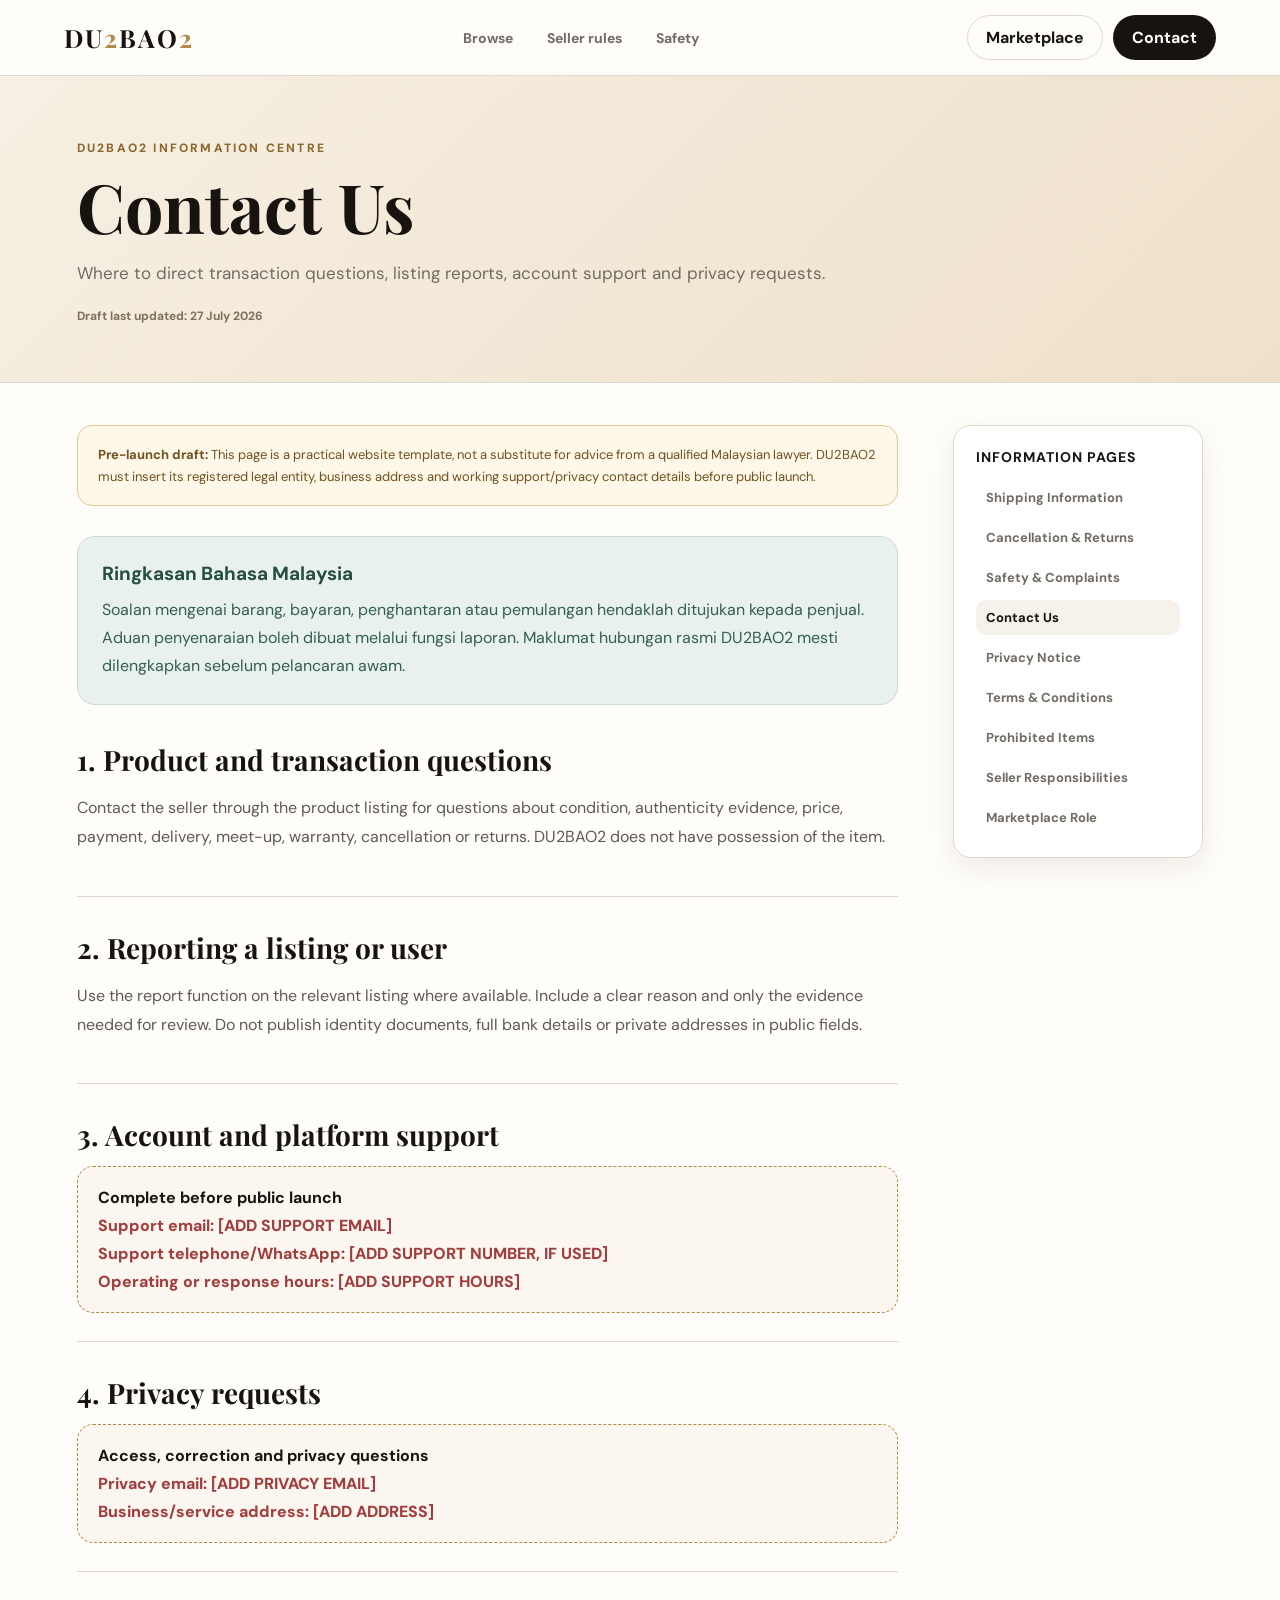
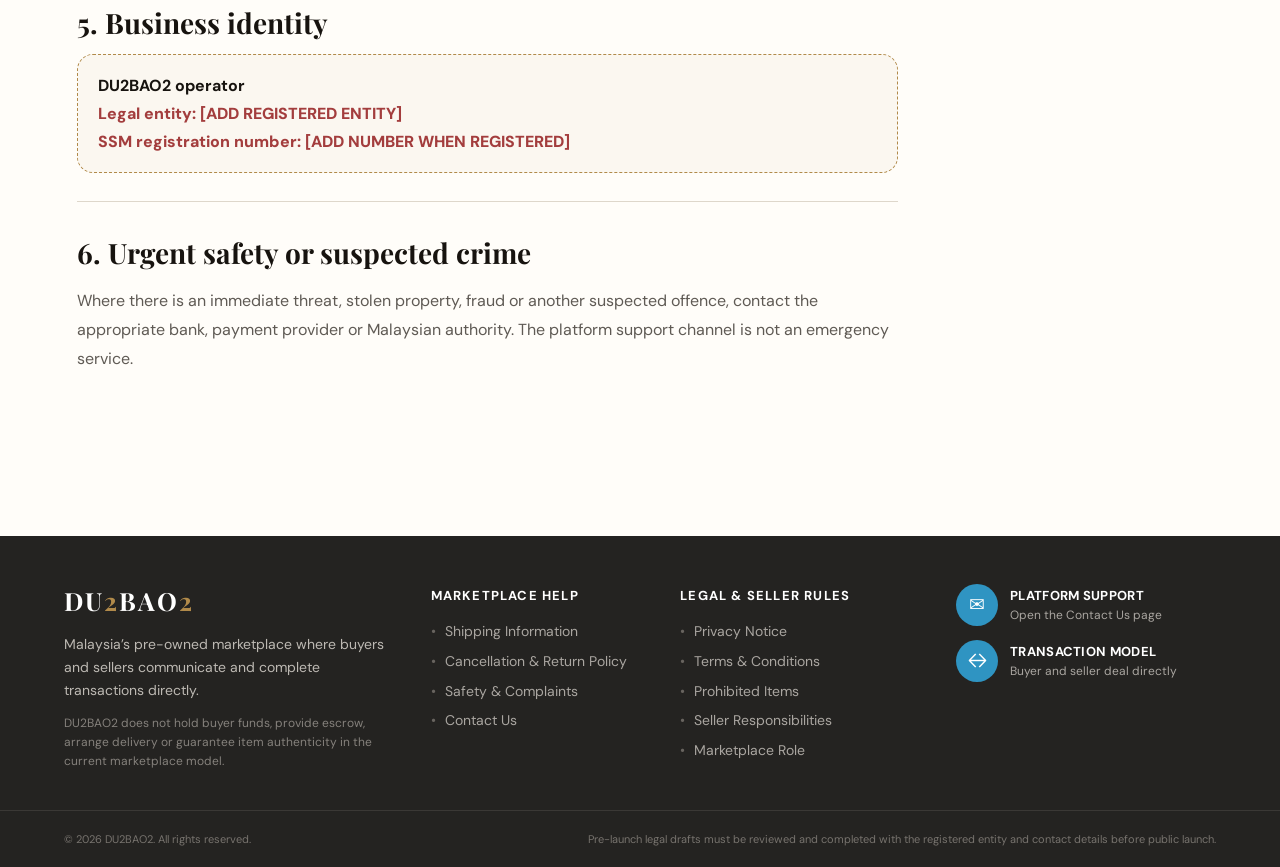
==== contact.html @ 692f5a83 "Add legal footer and marketplace policy pages Added Shipping Information, Returns Policy, Privacy No" ====
<!DOCTYPE html>
<html lang="en">
<head>
  <meta charset="UTF-8" />
  <meta name="viewport" content="width=device-width, initial-scale=1, viewport-fit=cover" />
  <meta name="theme-color" content="#17130f" />
  <meta name="description" content="Where to direct transaction questions, listing reports, account support and privacy requests." />
  <title>Contact Us | DU2BAO2</title>
  <link rel="manifest" href="manifest.webmanifest" />
  <link rel="preconnect" href="https://fonts.googleapis.com" />
  <link rel="preconnect" href="https://fonts.gstatic.com" crossorigin />
  <link href="https://fonts.googleapis.com/css2?family=DM+Sans:wght@400;500;600;700&family=Playfair+Display:wght@600;700&display=swap" rel="stylesheet" />
  <link rel="stylesheet" href="styles.css?v=4" />
</head>
<body>
  <header class="site-header">
    <a class="brand" href="index.html">DU<span>2</span>BAO<span>2</span></a>
    <nav class="desktop-nav" aria-label="Main navigation">
      <a href="index.html#browse">Browse</a>
      <a href="seller-rules.html">Seller rules</a>
      <a href="safety.html">Safety</a>
    </nav>
    <div class="legal-header-actions">
      <a class="ghost-btn" href="index.html#browse">Marketplace</a>
      <a class="primary-btn" href="contact.html">Contact</a>
    </div>
  </header>

  <main class="legal-page-main">
    <section class="legal-hero">
      <div class="legal-hero-inner">
        <span class="eyebrow">DU2BAO2 INFORMATION CENTRE</span>
        <h1>Contact Us</h1>
        <p>Where to direct transaction questions, listing reports, account support and privacy requests.</p>
        <span class="legal-updated">Draft last updated: 27 July 2026</span>
      </div>
    </section>

    <div class="legal-layout">
      <article class="legal-content">
        <div class="legal-notice">
          <strong>Pre-launch draft:</strong> This page is a practical website template, not a substitute for advice from a qualified Malaysian lawyer. DU2BAO2 must insert its registered legal entity, business address and working support/privacy contact details before public launch.
        </div>

        <section class="bm-summary">
          <h2>Ringkasan Bahasa Malaysia</h2>
          <p>Soalan mengenai barang, bayaran, penghantaran atau pemulangan hendaklah ditujukan kepada penjual. Aduan penyenaraian boleh dibuat melalui fungsi laporan. Maklumat hubungan rasmi DU2BAO2 mesti dilengkapkan sebelum pelancaran awam.</p>
        </section>

        <section class="legal-section" id="transaction"><h2>1. Product and transaction questions</h2><p>Contact the seller through the product listing for questions about condition, authenticity evidence, price, payment, delivery, meet-up, warranty, cancellation or returns. DU2BAO2 does not have possession of the item.</p></section>
<section class="legal-section" id="reports"><h2>2. Reporting a listing or user</h2><p>Use the report function on the relevant listing where available. Include a clear reason and only the evidence needed for review. Do not publish identity documents, full bank details or private addresses in public fields.</p></section>
<section class="legal-section" id="account"><h2>3. Account and platform support</h2><div class="legal-contact-box"><strong>Complete before public launch</strong><span class="placeholder-line">Support email: [ADD SUPPORT EMAIL]</span><span class="placeholder-line">Support telephone/WhatsApp: [ADD SUPPORT NUMBER, IF USED]</span><span class="placeholder-line">Operating or response hours: [ADD SUPPORT HOURS]</span></div></section>
<section class="legal-section" id="privacy"><h2>4. Privacy requests</h2><div class="legal-contact-box"><strong>Access, correction and privacy questions</strong><span class="placeholder-line">Privacy email: [ADD PRIVACY EMAIL]</span><span class="placeholder-line">Business/service address: [ADD ADDRESS]</span></div></section>
<section class="legal-section" id="entity"><h2>5. Business identity</h2><div class="legal-contact-box"><strong>DU2BAO2 operator</strong><span class="placeholder-line">Legal entity: [ADD REGISTERED ENTITY]</span><span class="placeholder-line">SSM registration number: [ADD NUMBER WHEN REGISTERED]</span></div></section>
<section class="legal-section" id="urgent"><h2>6. Urgent safety or suspected crime</h2><p>Where there is an immediate threat, stolen property, fraud or another suspected offence, contact the appropriate bank, payment provider or Malaysian authority. The platform support channel is not an emergency service.</p></section>
      </article>

      <aside class="legal-sidebar" aria-label="Information pages">
        <h2>Information pages</h2>
        <nav>
          <a href="shipping.html">Shipping Information</a>
<a href="returns.html">Cancellation &amp; Returns</a>
<a href="safety.html">Safety &amp; Complaints</a>
<a href="contact.html" aria-current="page">Contact Us</a>
<a href="privacy.html">Privacy Notice</a>
<a href="terms.html">Terms &amp; Conditions</a>
<a href="prohibited-items.html">Prohibited Items</a>
<a href="seller-rules.html">Seller Responsibilities</a>
<a href="marketplace-role.html">Marketplace Role</a>
        </nav>
      </aside>
    </div>
  </main>

  <footer class="site-footer">
  <div class="footer-main">
    <div class="footer-about">
      <a class="brand light-brand" href="index.html">DU<span>2</span>BAO<span>2</span></a>
      <p>Malaysia’s pre-owned marketplace where buyers and sellers communicate and complete transactions directly.</p>
      <span class="footer-note">DU2BAO2 does not hold buyer funds, provide escrow, arrange delivery or guarantee item authenticity in the current marketplace model.</span>
    </div>

    <div class="footer-column">
      <h3>Marketplace help</h3>
      <a href="shipping.html">Shipping Information</a>
      <a href="returns.html">Cancellation &amp; Return Policy</a>
      <a href="safety.html">Safety &amp; Complaints</a>
      <a href="contact.html">Contact Us</a>
    </div>

    <div class="footer-column">
      <h3>Legal &amp; seller rules</h3>
      <a href="privacy.html">Privacy Notice</a>
      <a href="terms.html">Terms &amp; Conditions</a>
      <a href="prohibited-items.html">Prohibited Items</a>
      <a href="seller-rules.html">Seller Responsibilities</a>
      <a href="marketplace-role.html">Marketplace Role</a>
    </div>

    <div class="footer-support">
      <a class="footer-support-row" href="contact.html">
        <span class="footer-support-icon" aria-hidden="true">✉</span>
        <span><strong>PLATFORM SUPPORT</strong><small>Open the Contact Us page</small></span>
      </a>
      <a class="footer-support-row" href="marketplace-role.html">
        <span class="footer-support-icon" aria-hidden="true">↔</span>
        <span><strong>TRANSACTION MODEL</strong><small>Buyer and seller deal directly</small></span>
      </a>
    </div>
  </div>

  <div class="footer-bottom">
    <small>© 2026 DU2BAO2. All rights reserved.</small>
    <small>Pre-launch legal drafts must be reviewed and completed with the registered entity and contact details before public launch.</small>
  </div>
</footer>
</body>
</html>
---- styles.css ----
:root{
  --ink:#17130f;
  --ink-soft:#2b251f;
  --muted:#716b64;
  --cream:#f6f2eb;
  --paper:#fffdf9;
  --white:#ffffff;
  --gold:#b18a4a;
  --gold-dark:#8d682d;
  --line:#ded7cb;
  --green:#264d42;
  --green-soft:#e9f1ee;
  --red:#a33d3d;
  --amber:#a86716;
  --shadow:0 18px 50px rgba(37,29,18,.12);
  --shadow-soft:0 10px 28px rgba(37,29,18,.08);
  --radius:20px;
}

*{box-sizing:border-box}
html{scroll-behavior:smooth}
body{margin:0;background:var(--paper);color:var(--ink);font-family:"DM Sans",sans-serif;min-width:320px}
body.dialog-open{overflow:hidden}
button,input,select,textarea{font:inherit}
button,a{-webkit-tap-highlight-color:transparent}
button{cursor:pointer}
a{color:inherit}
img{max-width:100%;display:block}
[hidden]{display:none!important}

.skip-link{position:fixed;left:16px;top:-80px;background:var(--ink);color:white;padding:12px 16px;border-radius:10px;z-index:1000;text-decoration:none}.skip-link:focus{top:16px}

.site-header{height:76px;padding:0 clamp(18px,5vw,72px);display:flex;align-items:center;justify-content:space-between;border-bottom:1px solid var(--line);background:rgba(255,253,249,.94);backdrop-filter:blur(14px);position:sticky;top:0;z-index:40}
.brand{font-family:"Playfair Display",serif;font-size:25px;font-weight:700;letter-spacing:2px;text-decoration:none;color:var(--ink);white-space:nowrap}.brand span{color:var(--gold)}
.desktop-nav{display:flex;gap:34px}.desktop-nav a{color:var(--muted);text-decoration:none;font-size:14px;font-weight:700}.desktop-nav a:hover{color:var(--ink)}
.header-actions{display:flex;align-items:center;gap:10px}
.mobile-menu-button{display:none;border:0;background:transparent;font-size:23px;padding:8px}

.primary-btn,.secondary-btn,.ghost-btn,.icon-btn,.danger-btn{border-radius:999px;padding:11px 18px;border:1px solid transparent;font-weight:700;text-decoration:none;display:inline-flex;align-items:center;justify-content:center;gap:7px;transition:.2s ease}
.primary-btn{background:var(--ink);color:white}.primary-btn:hover{background:var(--gold-dark);transform:translateY(-1px)}
.secondary-btn,.ghost-btn,.icon-btn{background:transparent;border-color:var(--line);color:var(--ink)}.secondary-btn:hover,.ghost-btn:hover,.icon-btn:hover{border-color:var(--gold);background:white}
.icon-btn{padding:10px 14px}.danger-btn{background:#fff0ef;color:var(--red);border-color:#e9c6c2}.danger-btn:hover{background:#fbe3e0}
button:disabled{opacity:.55;cursor:not-allowed;transform:none!important}

.hero{min-height:650px;padding:76px clamp(22px,7vw,110px);display:grid;grid-template-columns:1.08fr .92fr;align-items:center;gap:60px;background:radial-gradient(circle at 82% 20%,#ead7b7 0,transparent 34%),linear-gradient(130deg,#f8f3ea,#f0e6d5)}
.eyebrow{display:block;font-size:12px;letter-spacing:2.2px;font-weight:800;color:var(--gold-dark);margin-bottom:14px}
.hero h1,.section-heading h2,.category-header h2,.trust-banner h2,.app-dialog h2{font-family:"Playfair Display",serif;margin:0;line-height:1.05}
.hero h1{font-size:clamp(46px,6vw,80px)}.hero h1 em{color:var(--gold-dark);font-weight:600}
.hero-copy>p{font-size:18px;line-height:1.7;color:var(--muted);max-width:650px}
.hero-actions{display:flex;gap:12px;margin:28px 0}.large{padding:15px 24px}.trust-row{display:flex;gap:20px;flex-wrap:wrap;color:var(--muted);font-size:13px;font-weight:600}
.hero-showcase{height:470px;position:relative;display:grid;place-items:center}.showcase-glow{position:absolute;width:390px;height:390px;border-radius:50%;border:1px solid rgba(177,138,74,.45);box-shadow:0 0 100px rgba(177,138,74,.14)}
.showcase-card{position:absolute;background:rgba(255,255,255,.9);border:1px solid rgba(255,255,255,.75);box-shadow:var(--shadow);backdrop-filter:blur(10px)}
.main-card{width:270px;height:330px;border-radius:38px;padding:30px;display:flex;flex-direction:column;align-items:center;justify-content:center;text-align:center;transform:rotate(-3deg)}
.main-card .mini-label{font-size:10px;letter-spacing:1.8px;color:var(--muted);font-weight:800}.showcase-icon{width:150px;height:150px;border-radius:42px;margin:23px 0;background:linear-gradient(145deg,#c69c5b,#7d5827);display:grid;place-items:center;color:#fff2dc;font-family:"Playfair Display",serif;font-size:32px;letter-spacing:3px;box-shadow:0 28px 35px rgba(92,63,25,.24)}.main-card strong{font-size:20px}.main-card small{color:var(--muted);margin-top:6px}
.small-card{padding:18px 21px;border-radius:20px;display:flex;align-items:center;gap:11px}.small-card span{font-size:25px;color:var(--gold-dark)}.top-card{right:0;top:70px;transform:rotate(4deg)}.bottom-card{left:0;bottom:70px;transform:rotate(-4deg)}

.category-section{padding:58px clamp(20px,5vw,72px) 20px;border-bottom:1px solid var(--line)}.category-header{display:flex;align-items:end;justify-content:space-between;gap:30px;margin-bottom:24px}.category-header h2{font-size:36px}.category-header p{color:var(--muted);font-size:13px}
.categories{display:flex;gap:12px;overflow-x:auto;padding:4px 0 20px;scrollbar-width:thin;scroll-snap-type:x proximity}.category{scroll-snap-align:start;white-space:nowrap;border:1px solid var(--line);background:white;border-radius:999px;padding:12px 18px;font-weight:800}.category span{margin-right:7px;color:var(--gold-dark)}.category.active,.category:hover{background:var(--ink);color:white}.category.active span{color:#e8c98f}

.marketplace{padding:78px clamp(20px,5vw,72px)}.section-heading{display:flex;align-items:end;justify-content:space-between;gap:30px;margin-bottom:34px}.section-heading h2{font-size:42px}.section-subtitle,.section-heading.centered>p{color:var(--muted);line-height:1.6}.market-tools{display:grid;grid-template-columns:minmax(250px,1.5fr) minmax(155px,.8fr) minmax(165px,.8fr);gap:10px;min-width:min(100%,700px)}
.search-box{display:flex;align-items:center;gap:9px;border:1px solid var(--line);border-radius:999px;padding:0 16px;background:white}.search-box input{border:0;outline:0;padding:12px 0;min-width:0;width:100%;background:transparent}.market-tools select{border:1px solid var(--line);border-radius:999px;padding:0 15px;background:white;height:46px;color:var(--ink)}
.status-banner{margin-bottom:24px;padding:14px 18px;border:1px solid #e6d1a9;background:#fff8e9;color:#71501d;border-radius:14px;font-size:13px;line-height:1.5}
.product-grid{display:grid;grid-template-columns:repeat(4,minmax(0,1fr));gap:24px}.product-card{position:relative;min-width:0}.product-link{text-decoration:none;display:block}.product-image{aspect-ratio:1/1.06;border-radius:22px;background:linear-gradient(145deg,#eee8df,#d9cdbc);display:grid;place-items:center;overflow:hidden;position:relative}.product-image img{width:100%;height:100%;object-fit:cover;transition:transform .35s ease}.product-card:hover .product-image img{transform:scale(1.03)}.product-image .visual{font-family:"Playfair Display",serif;font-size:clamp(46px,5vw,68px);color:rgba(80,57,24,.36)}
.badge{position:absolute;left:13px;top:13px;background:rgba(255,255,255,.92);border-radius:999px;padding:7px 10px;font-size:10px;font-weight:800;z-index:2;box-shadow:0 4px 14px rgba(0,0,0,.07)}.heart{position:absolute;right:13px;top:13px;border:0;width:39px;height:39px;border-radius:50%;background:rgba(255,255,255,.92);font-size:20px;z-index:3;box-shadow:0 4px 14px rgba(0,0,0,.07)}.heart.saved{background:var(--ink);color:white}.product-copy{padding:15px 4px}.product-copy .brand-name{font-size:11px;letter-spacing:1.5px;color:var(--muted);font-weight:800}.product-copy h3{font-size:16px;margin:7px 0 9px;white-space:nowrap;overflow:hidden;text-overflow:ellipsis}.price-line{display:flex;align-items:center;justify-content:space-between;gap:12px}.price{font-weight:800}.condition{font-size:12px;color:var(--muted);white-space:nowrap}.product-meta{font-size:12px;color:var(--muted);margin-top:9px;display:flex;justify-content:space-between;gap:10px}
.loading-grid{display:grid;grid-template-columns:repeat(4,1fr);gap:24px}.loading-grid div{height:390px;border-radius:22px;background:linear-gradient(90deg,#eee8df 25%,#f7f3ed 50%,#eee8df 75%);background-size:200% 100%;animation:shimmer 1.2s infinite}@keyframes shimmer{to{background-position:-200% 0}}
.empty-state{text-align:center;color:var(--muted);padding:80px 20px;border:1px dashed var(--line);border-radius:24px}.empty-state>span{font-size:40px}.empty-state h3{color:var(--ink);font-size:22px;margin:12px 0 6px}.empty-state p{margin:0 0 18px}

.how-it-works{padding:90px clamp(20px,7vw,110px);background:var(--cream)}.centered{text-align:center;display:block}.steps{display:grid;grid-template-columns:repeat(3,1fr);gap:30px;margin-top:46px}.steps article{background:white;padding:34px;border-radius:22px;border:1px solid var(--line);box-shadow:var(--shadow-soft)}.steps article>span{font-family:"Playfair Display",serif;font-size:42px;color:var(--gold)}.steps h3{font-size:20px}.steps p{color:var(--muted);line-height:1.6}
.feature-grid-section{padding:90px clamp(20px,5vw,72px)}.feature-grid{display:grid;grid-template-columns:repeat(4,1fr);gap:20px;margin-top:42px}.feature-grid article{padding:28px;border:1px solid var(--line);border-radius:20px;background:white}.feature-grid article>span{width:48px;height:48px;border-radius:14px;background:var(--cream);display:grid;place-items:center;color:var(--gold-dark);font-size:23px}.feature-grid h3{margin:18px 0 8px}.feature-grid p{color:var(--muted);line-height:1.6;font-size:14px}
.trust-banner{margin:30px clamp(20px,5vw,72px) 70px;padding:58px;background:var(--green);color:white;border-radius:28px;display:grid;grid-template-columns:1fr 320px;align-items:center;gap:60px}.eyebrow.light{color:#e8c98f}.trust-banner h2{font-size:44px}.trust-banner p{line-height:1.7;color:#d7e4df}.trust-stat{border-left:1px solid rgba(255,255,255,.3);padding-left:45px}.trust-stat strong{display:block;font-family:"Playfair Display",serif;font-size:56px;color:#e8c98f}.trust-stat span{color:#d7e4df;line-height:1.5;display:block}

footer{padding:50px clamp(20px,5vw,72px);background:var(--ink);color:#bfb7ab;display:grid;grid-template-columns:1fr auto;gap:30px;align-items:center}.light-brand{color:white}.footer-links{display:flex;gap:18px;align-items:center}.footer-links a,.footer-button{background:none;border:0;color:#d9d3ca;text-decoration:none;padding:0}footer small{grid-column:1/-1;color:#7d766e;border-top:1px solid #332e29;padding-top:22px}.mobile-bottom-nav{display:none}

.mobile-drawer{position:fixed;inset:0 auto 0 0;width:min(84vw,340px);background:var(--paper);z-index:80;padding:28px;transform:translateX(-105%);transition:.25s ease;box-shadow:var(--shadow)}.mobile-drawer.open{transform:translateX(0)}.drawer-close{position:absolute;right:20px;top:15px;border:0;background:none;font-size:32px}.mobile-drawer nav{display:flex;flex-direction:column;gap:8px;margin-top:38px}.mobile-drawer nav a,.drawer-link{border:0;background:transparent;text-align:left;text-decoration:none;padding:15px 0;border-bottom:1px solid var(--line);font-weight:700;color:var(--ink)}.mobile-drawer .primary-btn{margin-top:16px}.drawer-overlay{position:fixed;inset:0;background:rgba(0,0,0,.35);z-index:70}

.app-dialog{border:0;border-radius:24px;width:min(520px,calc(100% - 28px));padding:0;box-shadow:var(--shadow);max-height:min(90vh,900px);overflow:auto}.wide-dialog{width:min(860px,calc(100% - 28px))}.app-dialog::backdrop{background:rgba(14,12,10,.64);backdrop-filter:blur(5px)}.app-dialog form,.dialog-panel{padding:40px;position:relative}.dialog-close{position:absolute;right:16px;top:12px;z-index:10;width:44px;height:44px;display:grid;place-items:center;border:0;border-radius:50%;background:rgba(255,253,249,.94);font-size:31px;line-height:1;color:var(--ink);touch-action:manipulation}.dialog-close:hover,.dialog-close:focus-visible{background:var(--cream);outline:2px solid rgba(177,138,74,.35)}.app-dialog h2{font-size:36px}.dialog-intro{color:var(--muted);line-height:1.6;margin-bottom:24px}.form-grid{display:grid;grid-template-columns:1fr 1fr;gap:18px;margin:26px 0 18px}.app-dialog label{display:flex;flex-direction:column;gap:7px;font-size:13px;font-weight:700}.app-dialog input,.app-dialog select,.app-dialog textarea{border:1px solid var(--line);border-radius:12px;padding:12px;background:white;width:100%;color:var(--ink)}.app-dialog input:focus,.app-dialog select:focus,.app-dialog textarea:focus{outline:2px solid rgba(177,138,74,.28);border-color:var(--gold)}.app-dialog textarea{min-height:120px;resize:vertical;margin-bottom:16px}.upload-box{border:1px dashed var(--gold);border-radius:14px;padding:18px;margin-bottom:14px;background:#fbf7f0}.upload-box input{border:0;padding:8px 0;background:transparent}.upload-box span{font-weight:400;color:var(--muted)}.photo-preview{display:grid;grid-template-columns:repeat(6,1fr);gap:8px;margin-bottom:18px}.photo-preview img{width:100%;aspect-ratio:1;object-fit:cover;border-radius:10px;border:1px solid var(--line)}.submit-btn{width:100%;padding:14px}.form-message{min-height:20px;text-align:center;color:var(--muted);font-size:13px}.form-message.error{color:var(--red)}.form-message.success{color:var(--green)}
.auth-tabs{display:grid;grid-template-columns:1fr 1fr;border:1px solid var(--line);border-radius:999px;padding:4px;margin:24px 0}.auth-tabs button{border:0;border-radius:999px;background:transparent;padding:10px;font-weight:800}.auth-tabs button.active{background:var(--ink);color:white}.app-dialog #authForm label{margin-top:15px}.account-actions{display:grid;gap:12px}
.mini-list{display:grid;gap:14px;margin-top:24px}.mini-card{display:grid;grid-template-columns:84px 1fr auto;gap:16px;align-items:center;padding:14px;border:1px solid var(--line);border-radius:16px;background:white}.mini-image{width:84px;height:84px;border-radius:12px;background:var(--cream);display:grid;place-items:center;overflow:hidden;font-family:"Playfair Display",serif;font-size:28px;color:var(--gold-dark)}.mini-image img{width:100%;height:100%;object-fit:cover}.mini-copy{min-width:0}.mini-copy strong{display:block;white-space:nowrap;overflow:hidden;text-overflow:ellipsis}.mini-copy span{display:block;color:var(--muted);font-size:12px;margin-top:5px}.mini-actions{display:flex;flex-wrap:wrap;gap:7px;justify-content:flex-end}.mini-actions button,.mini-actions a{border:1px solid var(--line);background:white;border-radius:999px;padding:8px 11px;text-decoration:none;font-size:12px;font-weight:800}.mini-actions .approve{background:var(--green);color:white;border-color:var(--green)}.mini-actions .reject{background:#fff0ef;color:var(--red);border-color:#e9c6c2}.status-pill{display:inline-flex!important;width:max-content;padding:5px 9px;border-radius:999px;font-weight:800;text-transform:capitalize}.status-approved{background:var(--green-soft);color:var(--green)}.status-pending{background:#fff4df;color:var(--amber)}.status-rejected{background:#fff0ef;color:var(--red)}.status-sold{background:#ece9f8;color:#59458b}.empty-mini{color:var(--muted);padding:30px 0;text-align:center}.dashboard-summary{display:grid;grid-template-columns:repeat(4,1fr);gap:10px;margin-top:24px}.dashboard-summary div{background:var(--cream);border-radius:14px;padding:15px}.dashboard-summary strong{display:block;font-size:24px}.dashboard-summary span{font-size:12px;color:var(--muted)}

.toast{position:fixed;left:50%;bottom:26px;transform:translate(-50%,130px);background:var(--ink);color:white;padding:13px 20px;border-radius:999px;transition:.3s;z-index:120;box-shadow:var(--shadow);max-width:calc(100% - 32px);text-align:center}.toast.show{transform:translate(-50%,0)}

/* Product detail page */
.product-page-main{padding:58px clamp(20px,6vw,88px) 90px}.breadcrumb{display:flex;gap:8px;color:var(--muted);font-size:13px;margin-bottom:28px}.breadcrumb a{text-decoration:none}.detail-loading{height:600px;border-radius:24px;background:linear-gradient(90deg,#eee8df 25%,#f7f3ed 50%,#eee8df 75%);background-size:200% 100%;animation:shimmer 1.2s infinite}.product-detail{display:grid;grid-template-columns:minmax(0,1.05fr) minmax(340px,.95fr);gap:54px}.gallery-main{aspect-ratio:1/1;border-radius:26px;background:var(--cream);overflow:hidden;display:grid;place-items:center;font-family:"Playfair Display",serif;font-size:100px;color:rgba(80,57,24,.34)}.gallery-main img{width:100%;height:100%;object-fit:cover}.gallery-thumbs{display:grid;grid-template-columns:repeat(5,1fr);gap:10px;margin-top:12px}.gallery-thumb{border:1px solid var(--line);border-radius:12px;aspect-ratio:1;background:var(--cream);overflow:hidden;padding:0}.gallery-thumb.active{outline:2px solid var(--gold)}.gallery-thumb img{width:100%;height:100%;object-fit:cover}.detail-copy{padding-top:10px}.detail-copy .brand-name{font-size:12px;letter-spacing:2px;color:var(--muted);font-weight:800}.detail-copy h1{font-family:"Playfair Display",serif;font-size:clamp(38px,5vw,58px);margin:10px 0}.detail-price{font-size:30px;font-weight:800;margin:18px 0}.detail-meta{display:grid;grid-template-columns:1fr 1fr;border-top:1px solid var(--line);border-bottom:1px solid var(--line);margin:24px 0}.detail-meta div{padding:16px 0}.detail-meta div:nth-child(odd){border-right:1px solid var(--line)}.detail-meta strong,.detail-meta span{display:block}.detail-meta span{font-size:12px;color:var(--muted);margin-top:4px}.detail-description{color:var(--muted);line-height:1.8;white-space:pre-line}.seller-box{border:1px solid var(--line);border-radius:18px;padding:20px;margin:25px 0}.seller-box strong{display:block}.seller-box span{color:var(--muted);font-size:13px}.detail-actions{display:grid;gap:10px}.detail-actions .primary-btn,.detail-actions .secondary-btn{width:100%;padding:15px}.related-section{margin-top:85px}.related-section h2{font-family:"Playfair Display",serif;font-size:36px}

@media(max-width:1100px){.product-grid,.loading-grid{grid-template-columns:repeat(3,1fr)}.feature-grid{grid-template-columns:repeat(2,1fr)}.market-tools{grid-template-columns:1fr 1fr}.search-box{grid-column:1/-1}}
@media(max-width:900px){.desktop-nav{display:none}.mobile-menu-button{display:block}.hero{grid-template-columns:1fr;padding-top:55px}.hero-showcase{height:410px}.product-grid,.loading-grid{grid-template-columns:repeat(2,1fr)}.trust-banner{grid-template-columns:1fr}.trust-stat{border-left:0;border-top:1px solid rgba(255,255,255,.3);padding:25px 0 0}.steps{grid-template-columns:1fr}.section-heading{align-items:start;flex-direction:column}.market-tools{width:100%;min-width:0}.product-detail{grid-template-columns:1fr}.detail-copy{padding-top:0}}
@media(max-width:680px){body{padding-bottom:72px}.site-header{padding:0 14px;height:66px}.header-actions .ghost-btn,.header-actions .icon-btn{display:none}.header-actions .primary-btn{padding:10px 13px;font-size:12px}.brand{font-size:20px}.hero{padding:46px 20px 34px;min-height:0}.hero h1{font-size:46px}.hero-copy>p{font-size:16px}.hero-actions{flex-direction:column}.hero-actions>*{width:100%}.trust-row{gap:8px;flex-direction:column}.hero-showcase{height:350px;margin-top:10px}.showcase-glow{width:290px;height:290px}.main-card{width:220px;height:270px;padding:20px}.showcase-icon{width:115px;height:115px}.small-card{padding:13px 15px;font-size:12px}.top-card{right:0;top:50px}.bottom-card{left:0;bottom:50px}.category-section{padding-top:42px}.category-header{display:block}.category-header h2{font-size:31px}.category-header p{display:none}.marketplace{padding:56px 16px}.section-heading h2{font-size:34px}.market-tools{grid-template-columns:1fr}.search-box{grid-column:auto}.product-grid,.loading-grid{grid-template-columns:repeat(2,minmax(0,1fr));gap:13px}.loading-grid div{height:290px}.product-image{border-radius:16px}.badge{left:8px;top:8px;font-size:8px;padding:6px 8px;max-width:75%;overflow:hidden;text-overflow:ellipsis;white-space:nowrap}.heart{right:8px;top:8px;width:34px;height:34px}.product-copy{padding:11px 2px}.product-copy h3{font-size:14px;margin-bottom:7px}.price-line{align-items:flex-start;flex-direction:column;gap:3px}.price{font-size:14px}.condition{font-size:10px}.product-meta{display:none}.feature-grid{grid-template-columns:1fr}.trust-banner{margin:15px 16px 50px;padding:34px 25px}.trust-banner h2{font-size:35px}.form-grid{grid-template-columns:1fr}.app-dialog form,.dialog-panel{padding:33px 20px}.app-dialog h2{font-size:31px}.photo-preview{grid-template-columns:repeat(3,1fr)}.mini-card{grid-template-columns:66px 1fr}.mini-image{width:66px;height:66px}.mini-actions{grid-column:1/-1;justify-content:flex-start}.dashboard-summary{grid-template-columns:repeat(2,1fr)}footer{grid-template-columns:1fr;padding-bottom:40px}.footer-links{display:none}.mobile-bottom-nav{position:fixed;bottom:0;left:0;right:0;height:68px;background:rgba(255,253,249,.96);border-top:1px solid var(--line);z-index:45;display:grid;grid-template-columns:repeat(5,1fr);padding-bottom:env(safe-area-inset-bottom)}.mobile-bottom-nav a,.mobile-bottom-nav button{border:0;background:transparent;text-decoration:none;display:flex;flex-direction:column;align-items:center;justify-content:center;gap:3px;font-size:10px;color:var(--muted)}.mobile-bottom-nav span{font-size:20px;color:var(--ink)}.toast{bottom:88px}.product-page-main{padding:30px 16px 70px}.gallery-main{border-radius:18px}.detail-copy h1{font-size:38px}.detail-meta{grid-template-columns:1fr}.detail-meta div:nth-child(odd){border-right:0}.detail-meta div+div{border-top:1px solid var(--line)}}
@media(max-width:390px){.header-actions .primary-btn{display:none}.product-grid,.loading-grid{grid-template-columns:1fr}.product-image{aspect-ratio:1.2/1}.loading-grid div{height:350px}}


/* Footer and legal-information pages — v4 */
.site-footer{
  display:block;
  padding:0;
  background:#242321;
  color:#aaa6a1;
}
.footer-main{
  padding:48px clamp(20px,5vw,72px) 38px;
  display:grid;
  grid-template-columns:minmax(240px,1.25fr) minmax(180px,.8fr) minmax(190px,.9fr) minmax(260px,1fr);
  gap:42px;
  align-items:start;
}
.footer-about p{
  max-width:390px;
  margin:16px 0 12px;
  color:#bdb9b3;
  line-height:1.65;
  font-size:14px;
}
.footer-note{
  display:block;
  max-width:430px;
  color:#85817c;
  font-size:12px;
  line-height:1.6;
}
.footer-column{
  display:flex;
  flex-direction:column;
  gap:11px;
}
.footer-column h3{
  margin:3px 0 7px;
  color:#fff;
  font-size:13px;
  letter-spacing:1.2px;
  text-transform:uppercase;
}
.footer-column a{
  color:#aaa6a1;
  text-decoration:none;
  font-size:14px;
  line-height:1.35;
}
.footer-column a::before{
  content:"•";
  margin-right:9px;
  color:#68645f;
}
.footer-column a:hover{
  color:#fff;
}
.footer-support{
  display:grid;
  gap:14px;
}
.footer-support-row{
  display:grid;
  grid-template-columns:42px 1fr;
  gap:12px;
  align-items:center;
  color:#fff;
  text-decoration:none;
}
.footer-support-icon{
  width:42px;
  height:42px;
  border-radius:50%;
  display:grid;
  place-items:center;
  background:#2f94c2;
  color:#fff;
  font-size:19px;
}
.footer-support-row strong{
  display:block;
  font-size:13px;
  letter-spacing:.3px;
}
.footer-support-row small{
  display:block;
  border:0;
  padding:3px 0 0;
  color:#aaa6a1;
  font-size:12px;
  line-height:1.35;
}
.footer-support-row:hover small{
  color:#fff;
}
.footer-bottom{
  padding:20px clamp(20px,5vw,72px);
  border-top:1px solid #3a3835;
  display:flex;
  justify-content:space-between;
  gap:20px;
  flex-wrap:wrap;
}
.site-footer .footer-bottom small{
  grid-column:auto;
  border:0;
  padding:0;
  color:#77736e;
  font-size:11px;
  line-height:1.5;
}

/* Legal-page layout */
.legal-page-main{
  padding:0 0 90px;
}
.legal-hero{
  margin:0 0 42px;
  padding:64px clamp(20px,6vw,88px) 58px;
  background:linear-gradient(135deg,#f6efe3,#eee1ca);
  border-bottom:1px solid var(--line);
}
.legal-hero-inner{
  max-width:900px;
}
.legal-hero h1{
  margin:0;
  font-family:"Playfair Display",serif;
  font-size:clamp(42px,6vw,68px);
  line-height:1.05;
}
.legal-hero p{
  max-width:760px;
  margin:18px 0 0;
  color:var(--muted);
  font-size:17px;
  line-height:1.7;
}
.legal-updated{
  display:block;
  margin-top:20px;
  color:#7f705c;
  font-size:12px;
  font-weight:700;
}
.legal-layout{
  display:grid;
  grid-template-columns:minmax(0,1fr) 250px;
  gap:55px;
  align-items:start;
  max-width:1326px;
  margin:0 auto;
  padding:0 clamp(20px,6vw,88px);
}
.legal-content{
  min-width:0;
}
.legal-notice{
  padding:18px 20px;
  margin-bottom:30px;
  border:1px solid #e4c992;
  border-radius:15px;
  background:#fff8e8;
  color:#70511f;
  line-height:1.65;
  font-size:13px;
}
.bm-summary{
  margin-bottom:32px;
  padding:24px;
  border-radius:18px;
  background:var(--green-soft);
  border:1px solid #cadcd5;
}
.bm-summary h2{
  margin:0 0 10px;
  font-size:19px;
  color:var(--green);
}
.bm-summary p{
  margin:0;
  color:#355e53;
  line-height:1.75;
}
.legal-section{
  padding:4px 0 28px;
  border-bottom:1px solid var(--line);
  margin-bottom:28px;
}
.legal-section:last-child{
  border-bottom:0;
}
.legal-section h2{
  margin:0 0 13px;
  font-family:"Playfair Display",serif;
  font-size:28px;
}
.legal-section h3{
  margin:22px 0 8px;
  font-size:17px;
}
.legal-section p,
.legal-section li{
  color:#5f5a54;
  line-height:1.8;
}
.legal-section ul,
.legal-section ol{
  padding-left:22px;
}
.legal-section li+li{
  margin-top:8px;
}
.legal-section strong{
  color:var(--ink);
}
.legal-sidebar{
  position:sticky;
  top:100px;
  padding:22px;
  border:1px solid var(--line);
  border-radius:18px;
  background:#fff;
  box-shadow:var(--shadow-soft);
}
.legal-sidebar h2{
  margin:0 0 14px;
  font-size:14px;
  letter-spacing:1px;
  text-transform:uppercase;
}
.legal-sidebar nav{
  display:flex;
  flex-direction:column;
  gap:5px;
}
.legal-sidebar a{
  padding:9px 10px;
  border-radius:10px;
  color:var(--muted);
  text-decoration:none;
  font-size:13px;
  font-weight:700;
}
.legal-sidebar a:hover,
.legal-sidebar a[aria-current="page"]{
  background:var(--cream);
  color:var(--ink);
}
.legal-contact-box{
  padding:20px;
  border:1px dashed var(--gold);
  border-radius:16px;
  background:#fbf7f0;
}
.placeholder-line{
  display:block;
  margin-top:7px;
  color:var(--red);
  font-weight:800;
}
.policy-table{
  width:100%;
  border-collapse:collapse;
  margin-top:14px;
  font-size:14px;
}
.policy-table th,
.policy-table td{
  padding:13px;
  border:1px solid var(--line);
  text-align:left;
  vertical-align:top;
  line-height:1.55;
}
.policy-table th{
  background:var(--cream);
}
.legal-header-actions{
  display:flex;
  gap:10px;
}
.legal-header-actions a{
  white-space:nowrap;
}

@media(max-width:1000px){
  .footer-main{grid-template-columns:1.2fr 1fr 1fr}
  .footer-support{grid-column:1/-1;grid-template-columns:1fr 1fr}
  .legal-layout{grid-template-columns:1fr}
  .legal-sidebar{position:static;order:-1}
  .legal-sidebar nav{display:grid;grid-template-columns:repeat(3,1fr)}
}
@media(max-width:700px){
  .footer-main{grid-template-columns:1fr 1fr;gap:32px 24px}
  .footer-about,.footer-support{grid-column:1/-1}
  .footer-support{grid-template-columns:1fr}
  .footer-bottom{display:block}
  .footer-bottom small+small{display:block;margin-top:10px}
  .legal-page-main{padding:0 0 68px}
  .legal-hero{margin:0 0 30px;padding:45px 20px 40px}
  .legal-layout{padding:0 16px}
  .legal-hero h1{font-size:42px}
  .legal-hero p{font-size:15px}
  .legal-sidebar nav{grid-template-columns:1fr 1fr}
  .policy-table{display:block;overflow-x:auto}
  .legal-header-actions .ghost-btn{display:none}
}
@media(max-width:430px){
  .footer-main{grid-template-columns:1fr}
  .footer-about,.footer-support{grid-column:auto}
  .legal-sidebar nav{grid-template-columns:1fr}
}
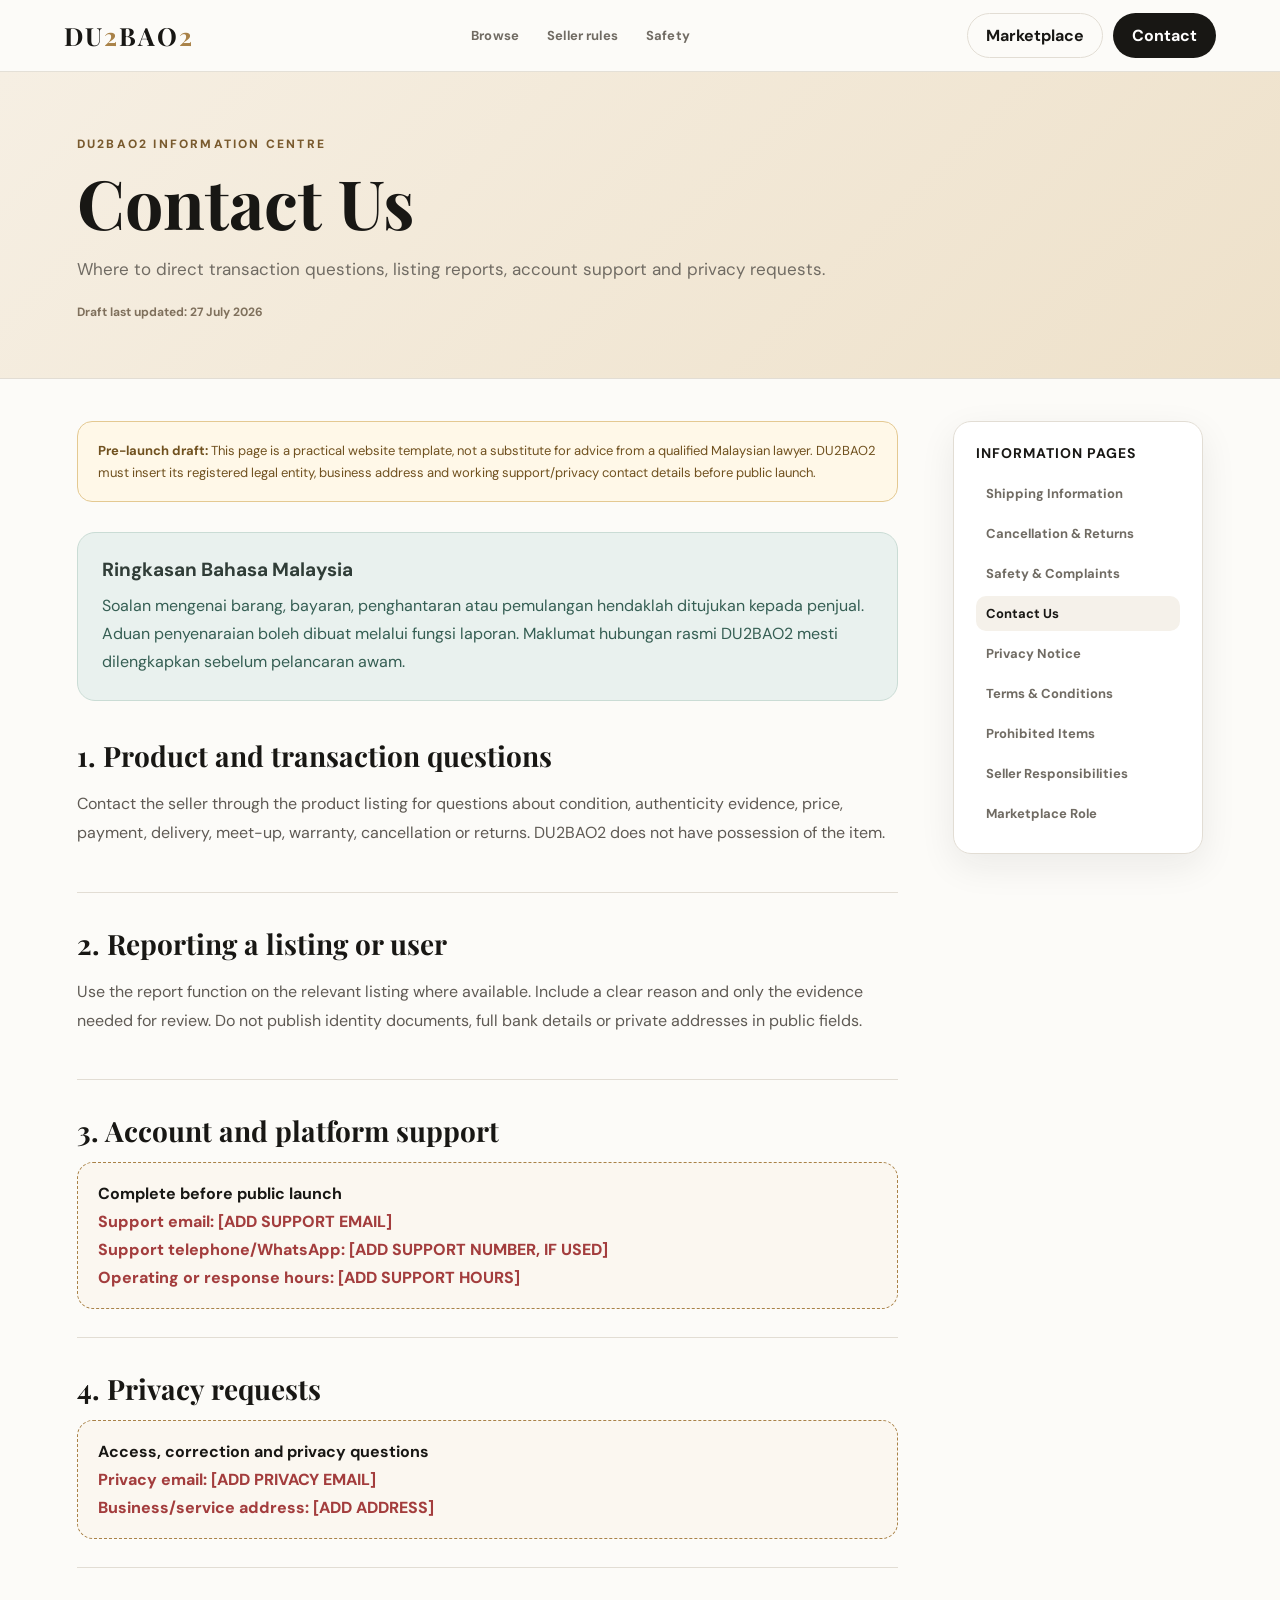
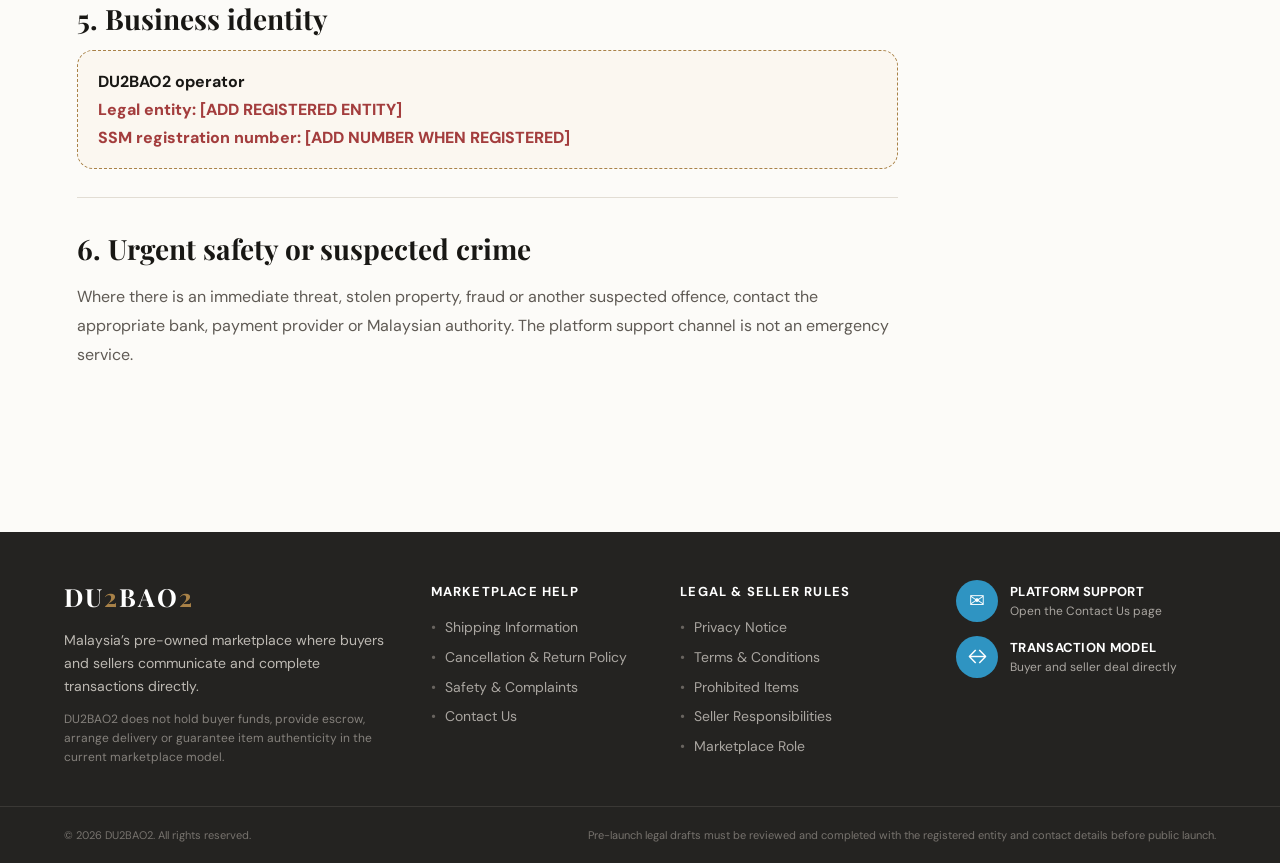
==== commit 791e6f75: "Add files via upload Refine DU2BAO2 marketplace design and preserve existing features" ====
--- a/contact.html
+++ b/contact.html
@@ -10,7 +10,7 @@
   <link rel="preconnect" href="https://fonts.googleapis.com" />
   <link rel="preconnect" href="https://fonts.gstatic.com" crossorigin />
   <link href="https://fonts.googleapis.com/css2?family=DM+Sans:wght@400;500;600;700&family=Playfair+Display:wght@600;700&display=swap" rel="stylesheet" />
-  <link rel="stylesheet" href="styles.css?v=4" />
+  <link rel="stylesheet" href="styles.css?v=6" />
 </head>
 <body>
   <header class="site-header">
--- a/styles.css
+++ b/styles.css
@@ -74,7 +74,7 @@
 .mobile-drawer{position:fixed;inset:0 auto 0 0;width:min(84vw,340px);background:var(--paper);z-index:80;padding:28px;transform:translateX(-105%);transition:.25s ease;box-shadow:var(--shadow)}.mobile-drawer.open{transform:translateX(0)}.drawer-close{position:absolute;right:20px;top:15px;border:0;background:none;font-size:32px}.mobile-drawer nav{display:flex;flex-direction:column;gap:8px;margin-top:38px}.mobile-drawer nav a,.drawer-link{border:0;background:transparent;text-align:left;text-decoration:none;padding:15px 0;border-bottom:1px solid var(--line);font-weight:700;color:var(--ink)}.mobile-drawer .primary-btn{margin-top:16px}.drawer-overlay{position:fixed;inset:0;background:rgba(0,0,0,.35);z-index:70}
 
 .app-dialog{border:0;border-radius:24px;width:min(520px,calc(100% - 28px));padding:0;box-shadow:var(--shadow);max-height:min(90vh,900px);overflow:auto}.wide-dialog{width:min(860px,calc(100% - 28px))}.app-dialog::backdrop{background:rgba(14,12,10,.64);backdrop-filter:blur(5px)}.app-dialog form,.dialog-panel{padding:40px;position:relative}.dialog-close{position:absolute;right:16px;top:12px;z-index:10;width:44px;height:44px;display:grid;place-items:center;border:0;border-radius:50%;background:rgba(255,253,249,.94);font-size:31px;line-height:1;color:var(--ink);touch-action:manipulation}.dialog-close:hover,.dialog-close:focus-visible{background:var(--cream);outline:2px solid rgba(177,138,74,.35)}.app-dialog h2{font-size:36px}.dialog-intro{color:var(--muted);line-height:1.6;margin-bottom:24px}.form-grid{display:grid;grid-template-columns:1fr 1fr;gap:18px;margin:26px 0 18px}.app-dialog label{display:flex;flex-direction:column;gap:7px;font-size:13px;font-weight:700}.app-dialog input,.app-dialog select,.app-dialog textarea{border:1px solid var(--line);border-radius:12px;padding:12px;background:white;width:100%;color:var(--ink)}.app-dialog input:focus,.app-dialog select:focus,.app-dialog textarea:focus{outline:2px solid rgba(177,138,74,.28);border-color:var(--gold)}.app-dialog textarea{min-height:120px;resize:vertical;margin-bottom:16px}.upload-box{border:1px dashed var(--gold);border-radius:14px;padding:18px;margin-bottom:14px;background:#fbf7f0}.upload-box input{border:0;padding:8px 0;background:transparent}.upload-box span{font-weight:400;color:var(--muted)}.photo-preview{display:grid;grid-template-columns:repeat(6,1fr);gap:8px;margin-bottom:18px}.photo-preview img{width:100%;aspect-ratio:1;object-fit:cover;border-radius:10px;border:1px solid var(--line)}.submit-btn{width:100%;padding:14px}.form-message{min-height:20px;text-align:center;color:var(--muted);font-size:13px}.form-message.error{color:var(--red)}.form-message.success{color:var(--green)}
-.auth-tabs{display:grid;grid-template-columns:1fr 1fr;border:1px solid var(--line);border-radius:999px;padding:4px;margin:24px 0}.auth-tabs button{border:0;border-radius:999px;background:transparent;padding:10px;font-weight:800}.auth-tabs button.active{background:var(--ink);color:white}.app-dialog #authForm label{margin-top:15px}.account-actions{display:grid;gap:12px}
+.social-auth-options{display:grid;gap:11px;margin:24px 0 18px}.google-auth-btn,.guest-auth-btn{width:100%;min-height:48px;border-radius:14px;padding:12px 16px;border:1px solid var(--line);background:white;color:var(--ink);font-weight:800;display:flex;align-items:center;justify-content:center;gap:10px;transition:.2s ease}.google-auth-btn:hover,.guest-auth-btn:hover{border-color:var(--gold);background:var(--cream);transform:translateY(-1px)}.google-mark{width:25px;height:25px;border-radius:50%;display:grid;place-items:center;border:1px solid var(--line);font-family:Arial,sans-serif;font-size:15px;font-weight:800;background:white}.guest-auth-btn span{font-size:20px;color:var(--gold-dark)}.guest-auth-note{font-size:12px;line-height:1.5;color:var(--muted);text-align:center;margin:0 14px}.auth-divider{display:flex;align-items:center;gap:12px;color:var(--muted);font-size:11px;font-weight:700;text-transform:uppercase;letter-spacing:1.2px}.auth-divider::before,.auth-divider::after{content:"";height:1px;background:var(--line);flex:1}.auth-tabs{display:grid;grid-template-columns:1fr 1fr;border:1px solid var(--line);border-radius:999px;padding:4px;margin:18px 0 24px}.auth-tabs button{border:0;border-radius:999px;background:transparent;padding:10px;font-weight:800}.auth-tabs button.active{background:var(--ink);color:white}.app-dialog #authForm label{margin-top:15px}.auth-legal-note{font-size:11px;line-height:1.55;text-align:center;color:var(--muted);margin:18px 6px 0}.auth-legal-note a{font-weight:800;color:var(--ink)}.account-actions{display:grid;gap:12px}
 .mini-list{display:grid;gap:14px;margin-top:24px}.mini-card{display:grid;grid-template-columns:84px 1fr auto;gap:16px;align-items:center;padding:14px;border:1px solid var(--line);border-radius:16px;background:white}.mini-image{width:84px;height:84px;border-radius:12px;background:var(--cream);display:grid;place-items:center;overflow:hidden;font-family:"Playfair Display",serif;font-size:28px;color:var(--gold-dark)}.mini-image img{width:100%;height:100%;object-fit:cover}.mini-copy{min-width:0}.mini-copy strong{display:block;white-space:nowrap;overflow:hidden;text-overflow:ellipsis}.mini-copy span{display:block;color:var(--muted);font-size:12px;margin-top:5px}.mini-actions{display:flex;flex-wrap:wrap;gap:7px;justify-content:flex-end}.mini-actions button,.mini-actions a{border:1px solid var(--line);background:white;border-radius:999px;padding:8px 11px;text-decoration:none;font-size:12px;font-weight:800}.mini-actions .approve{background:var(--green);color:white;border-color:var(--green)}.mini-actions .reject{background:#fff0ef;color:var(--red);border-color:#e9c6c2}.status-pill{display:inline-flex!important;width:max-content;padding:5px 9px;border-radius:999px;font-weight:800;text-transform:capitalize}.status-approved{background:var(--green-soft);color:var(--green)}.status-pending{background:#fff4df;color:var(--amber)}.status-rejected{background:#fff0ef;color:var(--red)}.status-sold{background:#ece9f8;color:#59458b}.empty-mini{color:var(--muted);padding:30px 0;text-align:center}.dashboard-summary{display:grid;grid-template-columns:repeat(4,1fr);gap:10px;margin-top:24px}.dashboard-summary div{background:var(--cream);border-radius:14px;padding:15px}.dashboard-summary strong{display:block;font-size:24px}.dashboard-summary span{font-size:12px;color:var(--muted)}
 
 .toast{position:fixed;left:50%;bottom:26px;transform:translate(-50%,130px);background:var(--ink);color:white;padding:13px 20px;border-radius:999px;transition:.3s;z-index:120;box-shadow:var(--shadow);max-width:calc(100% - 32px);text-align:center}.toast.show{transform:translate(-50%,0)}
@@ -398,3 +398,135 @@
   .footer-about,.footer-support{grid-column:auto}
   .legal-sidebar nav{grid-template-columns:1fr}
 }
+
+/* DU2BAO2 premium marketplace redesign — v6 */
+:root{
+  --ink:#181714;
+  --ink-soft:#302d28;
+  --muted:#706b63;
+  --cream:#f5f1ea;
+  --paper:#fcfbf8;
+  --gold:#a98248;
+  --gold-dark:#795a2e;
+  --line:#e2ddd4;
+  --green:#303d37;
+  --shadow:0 22px 65px rgba(32,28,21,.12);
+  --shadow-soft:0 12px 36px rgba(32,28,21,.075);
+}
+
+body{background:var(--paper)}
+.site-header{height:72px;background:rgba(252,251,248,.93);border-bottom-color:rgba(226,221,212,.9)}
+.desktop-nav{gap:28px}.desktop-nav a{font-size:13px;letter-spacing:.15px}
+.primary-btn{background:var(--ink)}
+.primary-btn:hover{background:#302a22}
+
+.marketplace-hero{
+  min-height:650px;
+  padding:70px clamp(22px,6.5vw,104px) 76px;
+  grid-template-columns:minmax(0,1fr) minmax(450px,.9fr);
+  gap:70px;
+  overflow:hidden;
+  background:
+    radial-gradient(circle at 78% 18%,rgba(197,162,108,.24),transparent 30%),
+    radial-gradient(circle at 5% 100%,rgba(153,127,91,.10),transparent 35%),
+    linear-gradient(145deg,#faf8f3 0%,#f3eee5 58%,#eee4d5 100%);
+}
+.marketplace-hero .hero-copy{position:relative;z-index:2;max-width:720px}
+.marketplace-hero h1{font-size:clamp(48px,6vw,78px);letter-spacing:-1.5px}
+.marketplace-hero h1 em{color:var(--gold-dark);font-style:normal}
+.marketplace-hero .hero-copy>p{max-width:620px;font-size:18px;line-height:1.75;margin:22px 0 0}
+.hero-notes{display:flex;gap:10px;flex-wrap:wrap;margin-top:22px}
+.hero-notes span{padding:8px 12px;border:1px solid rgba(121,90,46,.18);border-radius:999px;background:rgba(255,255,255,.58);font-size:12px;font-weight:700;color:#5f584e}
+.quick-search{display:flex;align-items:center;gap:8px;flex-wrap:wrap;margin-top:22px;color:var(--muted);font-size:12px}
+.quick-search>span{font-weight:700;color:var(--ink)}
+.quick-search button{border:0;background:transparent;padding:3px 4px;color:var(--muted);text-decoration:underline;text-underline-offset:3px}
+.quick-search button:hover{color:var(--ink)}
+
+.hero-collage{position:relative;min-height:500px;isolation:isolate}
+.hero-collage::before{content:"";position:absolute;width:390px;height:390px;border:1px solid rgba(121,90,46,.18);border-radius:50%;left:50%;top:50%;transform:translate(-50%,-50%);z-index:-1}
+.collage-item{position:absolute;margin:0;background:white;border:1px solid rgba(255,255,255,.9);border-radius:24px;overflow:hidden;box-shadow:var(--shadow);transition:transform .25s ease}
+.collage-item:hover{transform:translateY(-5px)}
+.collage-item img{width:100%;height:100%;object-fit:cover}
+.collage-item figcaption{position:absolute;left:13px;bottom:13px;padding:7px 11px;border-radius:999px;background:rgba(255,255,255,.91);backdrop-filter:blur(8px);font-size:11px;font-weight:800;box-shadow:0 5px 18px rgba(0,0,0,.08)}
+.collage-bag{width:56%;height:66%;left:3%;top:6%;transform:rotate(-3deg)}
+.collage-watch{width:36%;height:43%;right:2%;top:0;transform:rotate(3deg)}
+.collage-camera{width:41%;height:42%;right:5%;bottom:1%;transform:rotate(2deg)}
+.collage-tech{width:34%;height:32%;left:14%;bottom:-1%;transform:rotate(-2deg)}
+
+.category-section{padding:72px clamp(20px,5vw,72px) 34px;background:#fff;border-bottom:1px solid var(--line)}
+.category-header{align-items:center;margin-bottom:28px}.category-header h2{font-size:40px}.category-header p{max-width:460px;line-height:1.6;text-align:right}
+.visual-category-grid{display:grid;grid-template-columns:repeat(4,1fr);gap:16px;margin-bottom:26px}
+.visual-category-card{border:1px solid var(--line);background:#fff;border-radius:20px;padding:0;overflow:hidden;text-align:left;box-shadow:0 8px 24px rgba(37,29,18,.04);transition:.22s ease}
+.visual-category-card:hover{transform:translateY(-3px);border-color:#cbb795;box-shadow:var(--shadow-soft)}
+.visual-category-card img{width:100%;aspect-ratio:1.7/1;object-fit:cover}
+.visual-category-card>span{display:block;padding:15px 16px 17px}
+.visual-category-card strong{display:block;font-size:15px;margin-bottom:4px}
+.visual-category-card small{display:block;color:var(--muted);font-size:11px;line-height:1.45}
+.categories{padding-bottom:6px}.category{background:#fbfaf7;padding:11px 17px;font-size:13px}.category.active,.category:hover{background:var(--ink)}
+
+.marketplace{padding-top:82px;background:var(--paper)}
+.section-heading h2{letter-spacing:-.5px}.section-heading.centered>p{max-width:700px;margin:14px auto 0}
+.market-tools{min-width:min(100%,680px)}
+.search-box,.market-tools select{background:#fff}
+.product-grid{gap:28px 22px}
+.product-card{border-radius:20px}
+.product-image{aspect-ratio:1/1;border-radius:18px;background:#eee9e1;border:1px solid rgba(226,221,212,.75)}
+.product-copy{padding:14px 3px 3px}.product-copy h3{font-size:15px}
+.badge{background:rgba(255,255,255,.92);color:#4e4942;border:1px solid rgba(226,221,212,.8);box-shadow:none}
+.heart{border:1px solid rgba(226,221,212,.8);box-shadow:none}
+.product-card:hover .product-image{box-shadow:0 15px 38px rgba(32,28,21,.11)}
+
+.how-it-works{background:#f1ede6;padding-top:96px;padding-bottom:96px}
+.steps{gap:18px}.steps article{box-shadow:none;border-radius:18px;padding:31px}.steps article>span{font-size:34px;color:#b29465}.steps h3{margin:15px 0 8px}
+.feature-grid-section{background:#fff}.feature-grid article{border-radius:18px}.feature-grid article>span{background:#f3efe8}
+.marketplace-note{background:#2f3834;margin-top:5px}.marketplace-note h2{font-size:clamp(34px,4vw,48px)}
+
+.listing-tip{margin:17px 0 2px;padding:14px 16px;border:1px solid #e2d5bd;border-radius:13px;background:#fbf6ec;color:#66563c;font-size:12px;line-height:1.55}
+.listing-tip strong{color:#493b27}
+.listing-disclaimer{margin:0 0 22px;padding:14px 16px;border:1px solid #e1dbd1;border-radius:14px;background:#f8f6f1;color:var(--muted);font-size:12px;line-height:1.6}
+
+/* Product details */
+.product-page-main{max-width:1500px;margin:0 auto;padding-top:45px}
+.product-detail{gap:62px}.gallery-main{background:#eee9e1;border:1px solid var(--line)}
+.detail-copy h1{font-size:clamp(38px,4.5vw,60px);letter-spacing:-1px}
+.detail-meta{border-color:var(--line)}
+.seller-box{background:#fff;border-radius:16px}.seller-box span{display:block;margin-top:5px;line-height:1.55}
+.detail-actions .primary-btn{min-height:51px}
+.related-section{padding-top:15px;border-top:1px solid var(--line)}
+
+@media(max-width:1050px){
+  .marketplace-hero{grid-template-columns:1fr;gap:25px;padding-top:58px}
+  .hero-collage{min-height:470px;max-width:720px;width:100%;margin:0 auto}
+  .visual-category-grid{grid-template-columns:repeat(2,1fr)}
+}
+@media(max-width:680px){
+  .marketplace-hero{padding:42px 18px 42px}
+  .marketplace-hero h1{font-size:45px;letter-spacing:-.8px}
+  .marketplace-hero .hero-copy>p{font-size:16px}
+  .hero-notes{gap:7px}.hero-notes span{font-size:10px;padding:7px 9px}
+  .quick-search{margin-top:18px}
+  .hero-collage{min-height:340px;margin-top:10px}
+  .hero-collage::before{width:270px;height:270px}
+  .collage-item{border-radius:16px}
+  .collage-item figcaption{left:8px;bottom:8px;padding:5px 8px;font-size:9px}
+  .collage-bag{width:57%;height:64%;left:1%;top:5%}
+  .collage-watch{width:37%;height:42%;right:1%;top:0}
+  .collage-camera{width:42%;height:41%;right:2%;bottom:1%}
+  .collage-tech{width:35%;height:31%;left:13%;bottom:0}
+  .category-section{padding:50px 16px 25px}.category-header h2{font-size:32px}
+  .visual-category-grid{grid-template-columns:1fr 1fr;gap:10px}
+  .visual-category-card{border-radius:15px}.visual-category-card>span{padding:11px 11px 13px}.visual-category-card strong{font-size:12px}.visual-category-card small{font-size:9px}
+  .marketplace{padding-top:58px}
+  .product-grid{gap:18px 12px}
+  .product-image{border-radius:14px}
+  .how-it-works{padding-top:70px;padding-bottom:70px}
+  .marketplace-note{margin-top:10px}
+  .product-detail{gap:30px}
+}
+@media(max-width:390px){
+  .marketplace-hero h1{font-size:41px}
+  .visual-category-grid{grid-template-columns:1fr}
+  .visual-category-card{display:grid;grid-template-columns:112px 1fr;align-items:stretch}
+  .visual-category-card img{height:100%;aspect-ratio:auto}
+  .visual-category-card>span{display:flex;flex-direction:column;justify-content:center}
+}
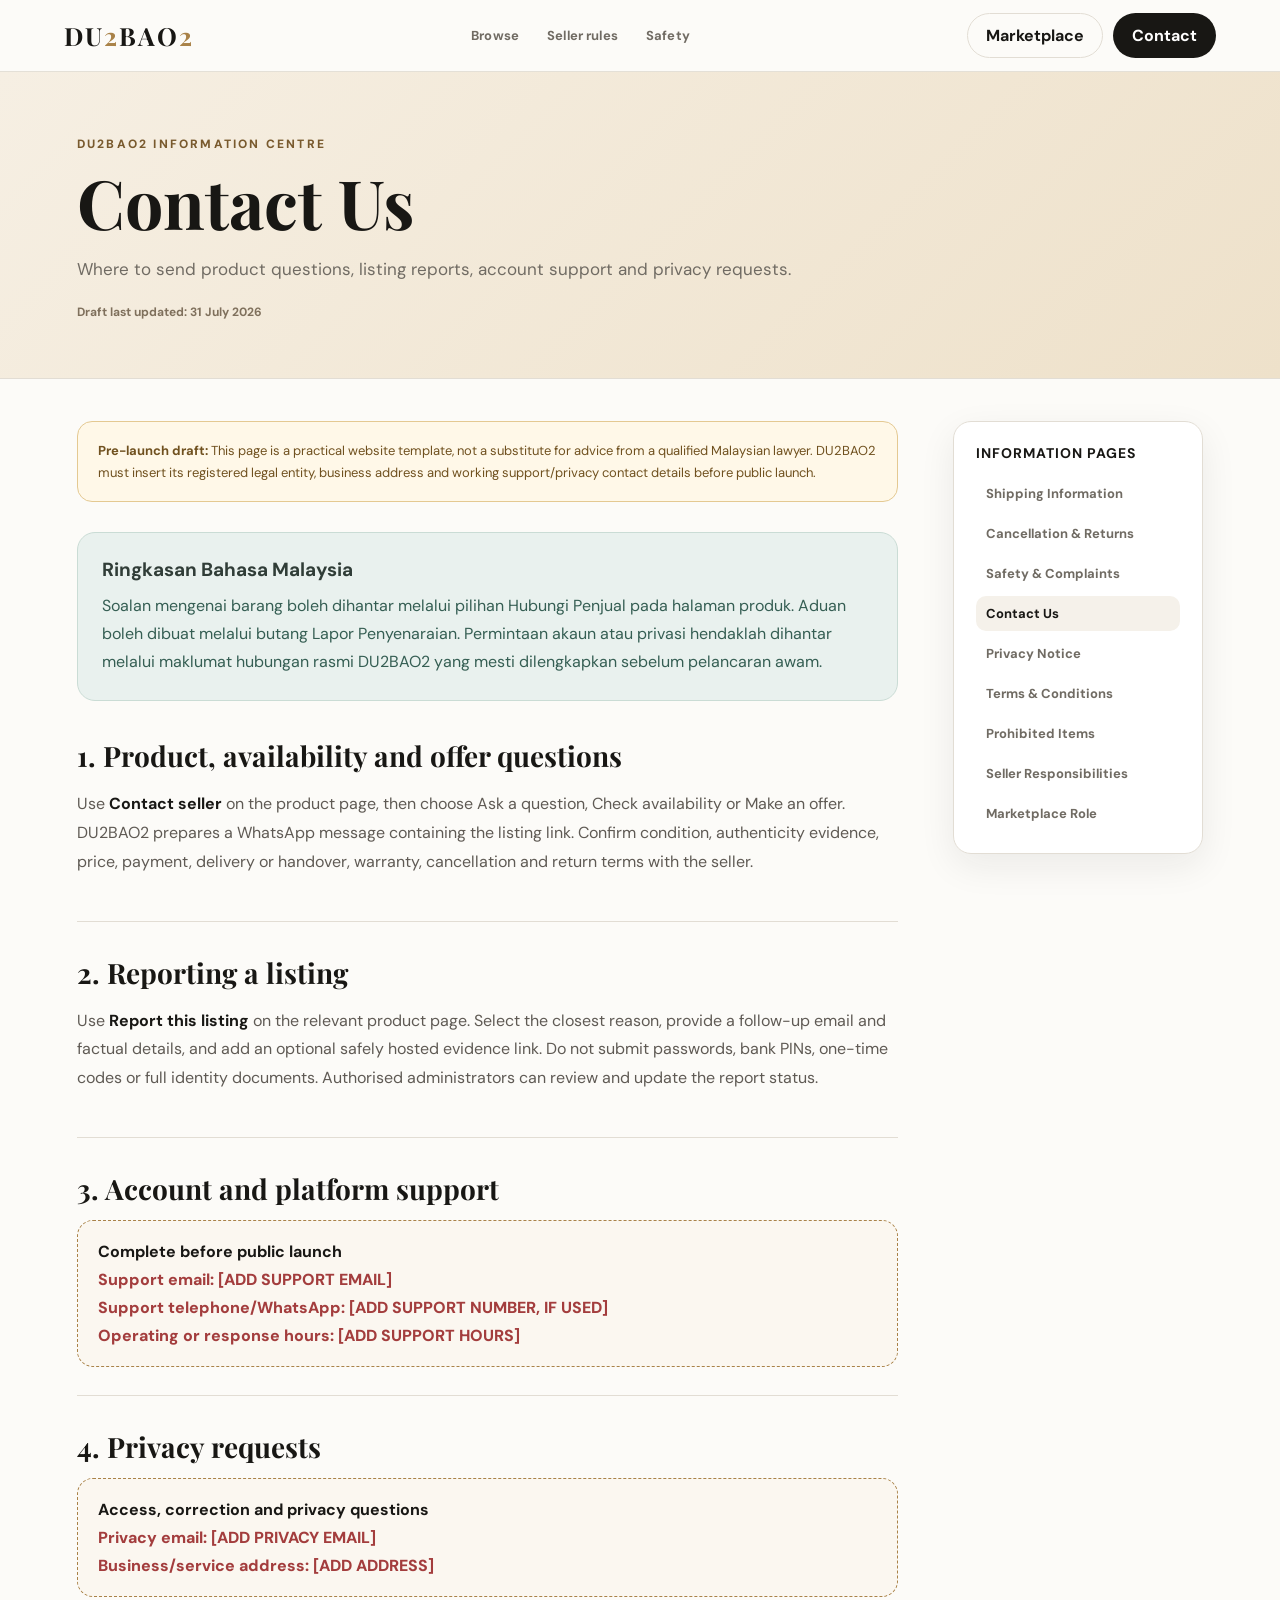
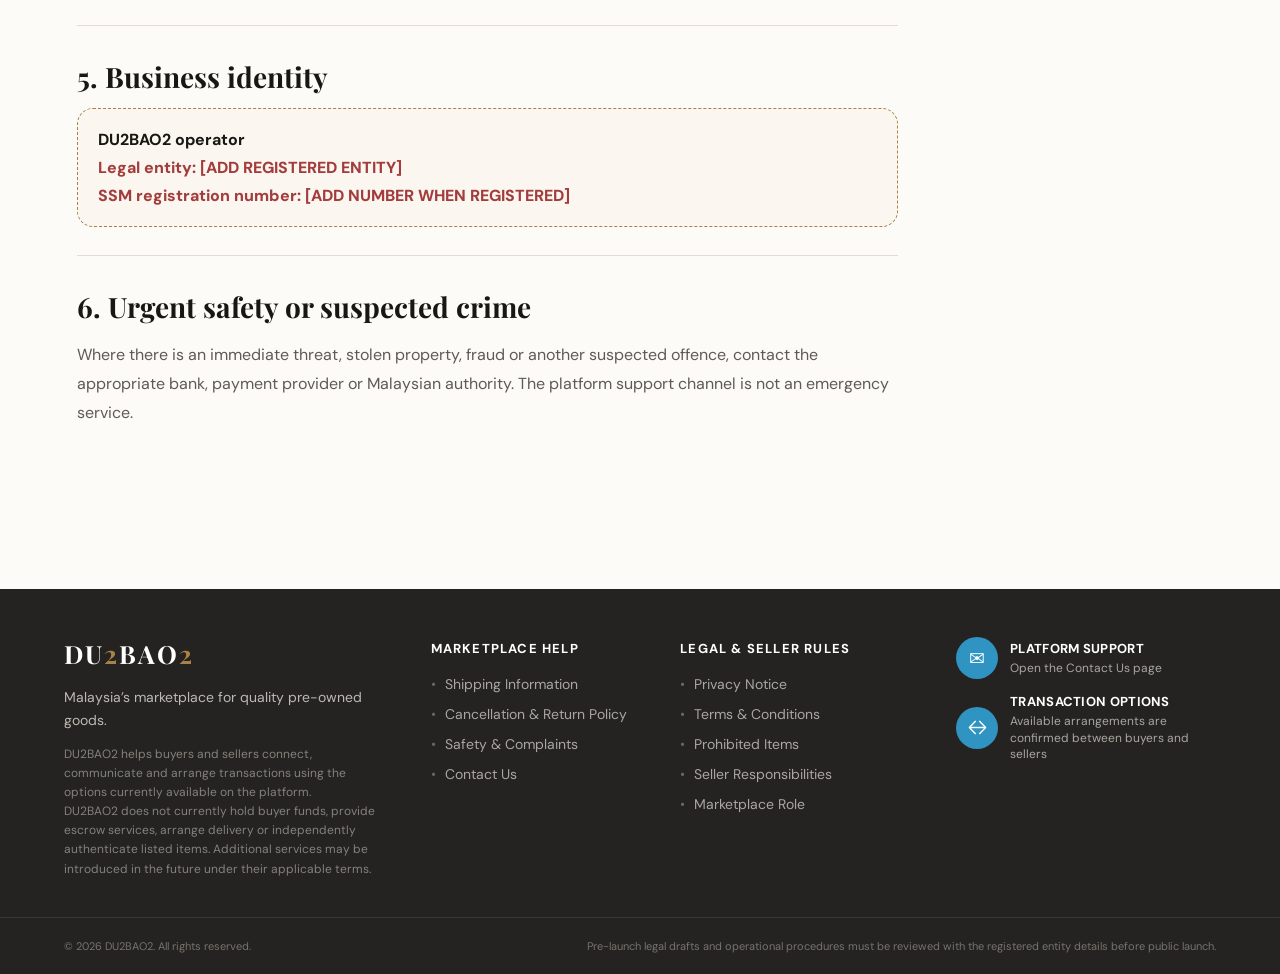
==== commit 92c1976a: "Upgrade seller verification, safety reporting and transaction flow Implemented the DU2BAO2 V7 safety" ====
--- a/contact.html
+++ b/contact.html
@@ -4,13 +4,13 @@
   <meta charset="UTF-8" />
   <meta name="viewport" content="width=device-width, initial-scale=1, viewport-fit=cover" />
   <meta name="theme-color" content="#17130f" />
-  <meta name="description" content="Where to direct transaction questions, listing reports, account support and privacy requests." />
+  <meta name="description" content="Where to send product questions, listing reports, account support and privacy requests." />
   <title>Contact Us | DU2BAO2</title>
   <link rel="manifest" href="manifest.webmanifest" />
   <link rel="preconnect" href="https://fonts.googleapis.com" />
   <link rel="preconnect" href="https://fonts.gstatic.com" crossorigin />
   <link href="https://fonts.googleapis.com/css2?family=DM+Sans:wght@400;500;600;700&family=Playfair+Display:wght@600;700&display=swap" rel="stylesheet" />
-  <link rel="stylesheet" href="styles.css?v=6" />
+  <link rel="stylesheet" href="styles.css?v=7" />
 </head>
 <body>
   <header class="site-header">
@@ -31,8 +31,8 @@
       <div class="legal-hero-inner">
         <span class="eyebrow">DU2BAO2 INFORMATION CENTRE</span>
         <h1>Contact Us</h1>
-        <p>Where to direct transaction questions, listing reports, account support and privacy requests.</p>
-        <span class="legal-updated">Draft last updated: 27 July 2026</span>
+        <p>Where to send product questions, listing reports, account support and privacy requests.</p>
+        <span class="legal-updated">Draft last updated: 31 July 2026</span>
       </div>
     </section>
 
@@ -44,11 +44,11 @@
 
         <section class="bm-summary">
           <h2>Ringkasan Bahasa Malaysia</h2>
-          <p>Soalan mengenai barang, bayaran, penghantaran atau pemulangan hendaklah ditujukan kepada penjual. Aduan penyenaraian boleh dibuat melalui fungsi laporan. Maklumat hubungan rasmi DU2BAO2 mesti dilengkapkan sebelum pelancaran awam.</p>
+          <p>Soalan mengenai barang boleh dihantar melalui pilihan Hubungi Penjual pada halaman produk. Aduan boleh dibuat melalui butang Lapor Penyenaraian. Permintaan akaun atau privasi hendaklah dihantar melalui maklumat hubungan rasmi DU2BAO2 yang mesti dilengkapkan sebelum pelancaran awam.</p>
         </section>
 
-        <section class="legal-section" id="transaction"><h2>1. Product and transaction questions</h2><p>Contact the seller through the product listing for questions about condition, authenticity evidence, price, payment, delivery, meet-up, warranty, cancellation or returns. DU2BAO2 does not have possession of the item.</p></section>
-<section class="legal-section" id="reports"><h2>2. Reporting a listing or user</h2><p>Use the report function on the relevant listing where available. Include a clear reason and only the evidence needed for review. Do not publish identity documents, full bank details or private addresses in public fields.</p></section>
+        <section class="legal-section" id="transaction"><h2>1. Product, availability and offer questions</h2><p>Use <strong>Contact seller</strong> on the product page, then choose Ask a question, Check availability or Make an offer. DU2BAO2 prepares a WhatsApp message containing the listing link. Confirm condition, authenticity evidence, price, payment, delivery or handover, warranty, cancellation and return terms with the seller.</p></section>
+<section class="legal-section" id="reports"><h2>2. Reporting a listing</h2><p>Use <strong>Report this listing</strong> on the relevant product page. Select the closest reason, provide a follow-up email and factual details, and add an optional safely hosted evidence link. Do not submit passwords, bank PINs, one-time codes or full identity documents. Authorised administrators can review and update the report status.</p></section>
 <section class="legal-section" id="account"><h2>3. Account and platform support</h2><div class="legal-contact-box"><strong>Complete before public launch</strong><span class="placeholder-line">Support email: [ADD SUPPORT EMAIL]</span><span class="placeholder-line">Support telephone/WhatsApp: [ADD SUPPORT NUMBER, IF USED]</span><span class="placeholder-line">Operating or response hours: [ADD SUPPORT HOURS]</span></div></section>
 <section class="legal-section" id="privacy"><h2>4. Privacy requests</h2><div class="legal-contact-box"><strong>Access, correction and privacy questions</strong><span class="placeholder-line">Privacy email: [ADD PRIVACY EMAIL]</span><span class="placeholder-line">Business/service address: [ADD ADDRESS]</span></div></section>
 <section class="legal-section" id="entity"><h2>5. Business identity</h2><div class="legal-contact-box"><strong>DU2BAO2 operator</strong><span class="placeholder-line">Legal entity: [ADD REGISTERED ENTITY]</span><span class="placeholder-line">SSM registration number: [ADD NUMBER WHEN REGISTERED]</span></div></section>
@@ -76,8 +76,9 @@
   <div class="footer-main">
     <div class="footer-about">
       <a class="brand light-brand" href="index.html">DU<span>2</span>BAO<span>2</span></a>
-      <p>Malaysia’s pre-owned marketplace where buyers and sellers communicate and complete transactions directly.</p>
-      <span class="footer-note">DU2BAO2 does not hold buyer funds, provide escrow, arrange delivery or guarantee item authenticity in the current marketplace model.</span>
+      <p>Malaysia’s marketplace for quality pre-owned goods.</p>
+      <span class="footer-note">DU2BAO2 helps buyers and sellers connect, communicate and arrange transactions using the options currently available on the platform.</span>
+      <span class="footer-note">DU2BAO2 does not currently hold buyer funds, provide escrow services, arrange delivery or independently authenticate listed items. Additional services may be introduced in the future under their applicable terms.</span>
     </div>
 
     <div class="footer-column">
@@ -104,14 +105,14 @@
       </a>
       <a class="footer-support-row" href="marketplace-role.html">
         <span class="footer-support-icon" aria-hidden="true">↔</span>
-        <span><strong>TRANSACTION MODEL</strong><small>Buyer and seller deal directly</small></span>
+        <span><strong>TRANSACTION OPTIONS</strong><small>Available arrangements are confirmed between buyers and sellers</small></span>
       </a>
     </div>
   </div>
 
   <div class="footer-bottom">
     <small>© 2026 DU2BAO2. All rights reserved.</small>
-    <small>Pre-launch legal drafts must be reviewed and completed with the registered entity and contact details before public launch.</small>
+    <small>Pre-launch legal drafts and operational procedures must be reviewed with the registered entity details before public launch.</small>
   </div>
 </footer>
 </body>
--- a/styles.css
+++ b/styles.css
@@ -530,3 +530,14 @@
   .visual-category-card img{height:100%;aspect-ratio:auto}
   .visual-category-card>span{display:flex;flex-direction:column;justify-content:center}
 }
+
+/* V7 seller records, reports and contact workflow */
+.language-notice{display:flex;flex-direction:column;gap:5px;margin:22px 0 8px;padding:15px 17px;border:1px solid #d9c7aa;border-radius:14px;background:#fbf6ec;color:#5d503b;font-size:12px;line-height:1.55}.language-notice strong{font-size:13px;color:var(--ink)}
+.checkbox-row{display:grid!important;grid-template-columns:20px 1fr;align-items:start;gap:10px!important;margin:18px 0;font-weight:500!important;line-height:1.55}.checkbox-row input{width:18px!important;height:18px;margin:2px 0 0;padding:0!important}.checkbox-row span{color:#575149}
+.full-span{grid-column:1/-1}
+.privacy-split{display:grid;grid-template-columns:1fr 1fr;gap:18px;margin:24px 0}.privacy-split>section{border:1px solid var(--line);border-radius:18px;padding:20px;background:#fff}.privacy-split h3{margin:0 0 6px;font-size:17px}.privacy-split section>p{margin:0;color:var(--muted);font-size:12px;line-height:1.55}.privacy-split .form-grid{grid-template-columns:1fr;margin-top:18px}.private-record-panel{background:#f8f4ed!important;border-color:#ddcfb8!important}
+.admin-centre-dialog{width:min(980px,calc(100% - 28px))}.admin-tabs{display:flex;gap:8px;flex-wrap:wrap;margin:22px 0}.admin-tabs button{border:1px solid var(--line);border-radius:999px;background:#fff;padding:10px 15px;font-weight:800;color:var(--muted)}.admin-tabs button.active{background:var(--ink);border-color:var(--ink);color:#fff}.admin-record-card{display:grid;grid-template-columns:minmax(0,1fr) auto;gap:18px;border:1px solid var(--line);border-radius:16px;padding:18px;background:#fff}.admin-record-card+.admin-record-card{margin-top:12px}.record-heading{display:flex;align-items:center;gap:10px;flex-wrap:wrap}.record-meta{display:block;margin-top:5px;color:var(--muted);font-size:11px;line-height:1.5}.admin-record-card p{margin:10px 0 6px;color:#4e4942;font-size:13px;line-height:1.6;white-space:pre-line}.record-link{display:inline-flex;margin-top:5px;font-size:12px;font-weight:800;color:var(--gold-dark)}.record-actions{display:flex;align-items:center;gap:7px;flex-wrap:wrap}.record-actions button{border:1px solid var(--line);border-radius:10px;background:#f8f6f1;padding:8px 10px;font-size:11px;font-weight:800}.record-actions button:hover{border-color:var(--gold)}.private-record-card{border-left:4px solid #b89a6c;background:#fcfaf6}
+.contact-choice-grid{display:grid;grid-template-columns:repeat(3,1fr);gap:8px;margin:21px 0}.contact-choice-grid button{border:1px solid var(--line);border-radius:12px;background:#fff;padding:12px 8px;font-size:12px;font-weight:800}.contact-choice-grid button.active{background:var(--ink);border-color:var(--ink);color:#fff}.honeypot{position:absolute!important;left:-9999px!important;width:1px!important;height:1px!important;overflow:hidden!important}
+.english-title{margin:-1px 0 13px;color:var(--muted);font-size:15px}.static-badge{position:static!important;display:inline-flex!important}.detail-information-section{margin:27px 0}.detail-section-title{font-family:"DM Sans",sans-serif;font-size:15px;margin:0 0 12px}.bilingual-description{margin-top:13px;padding:14px 16px;border-left:3px solid #c2a474;background:#faf7f1;border-radius:0 12px 12px 0}.bilingual-description strong{font-size:11px;text-transform:uppercase;letter-spacing:.8px}.bilingual-description p{margin:6px 0 0;color:var(--muted);font-size:13px;line-height:1.7;white-space:pre-line}.transaction-info-grid,.seller-disclosure-grid{display:grid;grid-template-columns:1fr 1fr;border:1px solid var(--line);border-radius:15px;overflow:hidden;background:#fff}.transaction-info-grid>div,.seller-disclosure-grid>div{padding:14px 16px;min-width:0}.transaction-info-grid>div:nth-child(even),.seller-disclosure-grid>div:nth-child(even){border-left:1px solid var(--line)}.transaction-info-grid>div:nth-child(n+3),.seller-disclosure-grid>div:nth-child(n+3){border-top:1px solid var(--line)}.transaction-info-grid span,.seller-disclosure-grid span{display:block;color:var(--muted);font-size:10px;line-height:1.4}.transaction-info-grid strong,.seller-disclosure-grid strong{display:block;margin-top:5px;font-size:12px;line-height:1.55;overflow-wrap:anywhere}.seller-disclosure-box{padding:20px}.seller-box-label{display:block!important;margin:0 0 5px!important;text-transform:uppercase;letter-spacing:.9px;font-size:10px!important;font-weight:800;color:var(--gold-dark)!important}.seller-disclosure-grid{margin-top:15px}.seller-disclosure-grid a{color:var(--ink)}.report-button{width:100%;min-height:45px;border:1px solid #d8b5ae;border-radius:999px;background:#fff;color:#8b3934;font-weight:800}.report-button:hover{background:#fff5f3}.danger-btn{border:0;border-radius:999px;background:#9a3f38;color:#fff;padding:12px 18px;font-weight:800}.danger-btn:disabled{opacity:.55;cursor:not-allowed}
+
+@media(max-width:760px){.privacy-split{grid-template-columns:1fr}.admin-record-card{grid-template-columns:1fr}.record-actions{justify-content:flex-start}.transaction-info-grid,.seller-disclosure-grid{grid-template-columns:1fr}.transaction-info-grid>div:nth-child(even),.seller-disclosure-grid>div:nth-child(even){border-left:0}.transaction-info-grid>div+div,.seller-disclosure-grid>div+div{border-top:1px solid var(--line)}.contact-choice-grid{grid-template-columns:1fr}.full-span{grid-column:auto}}
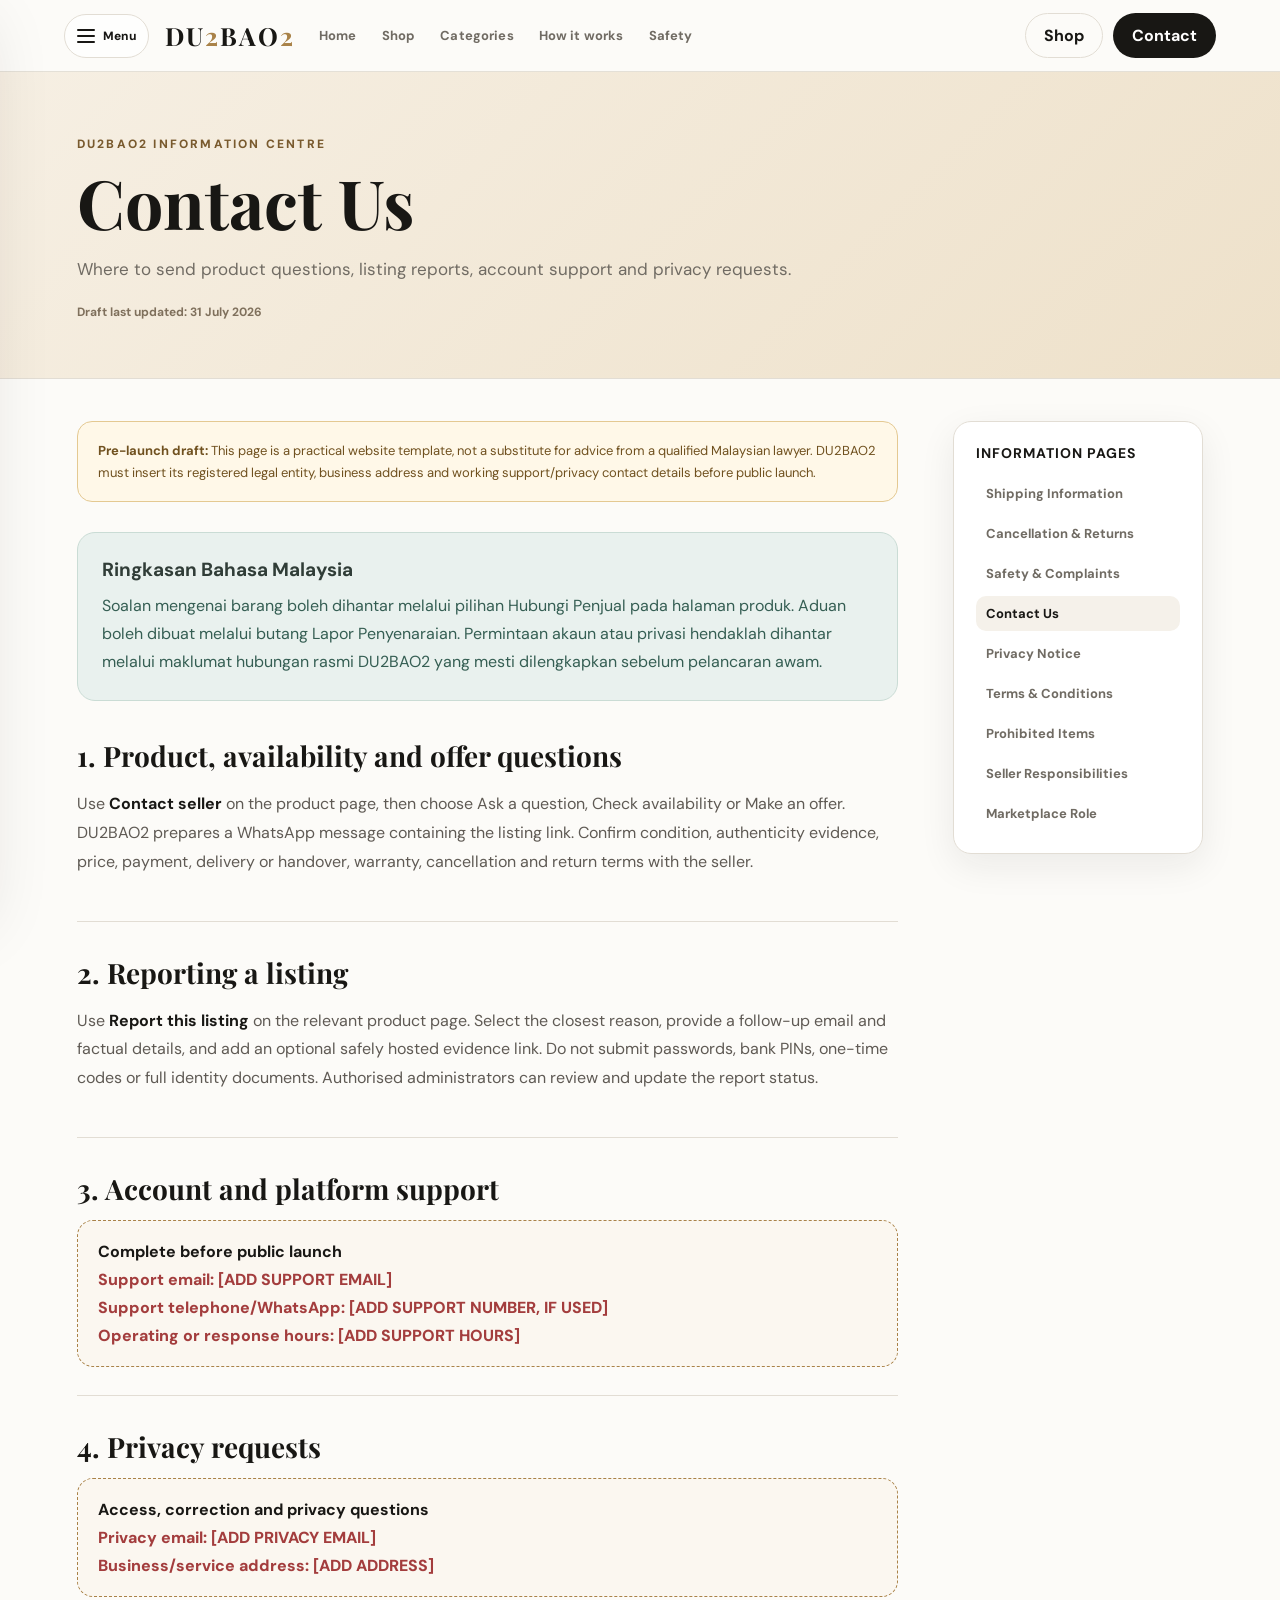
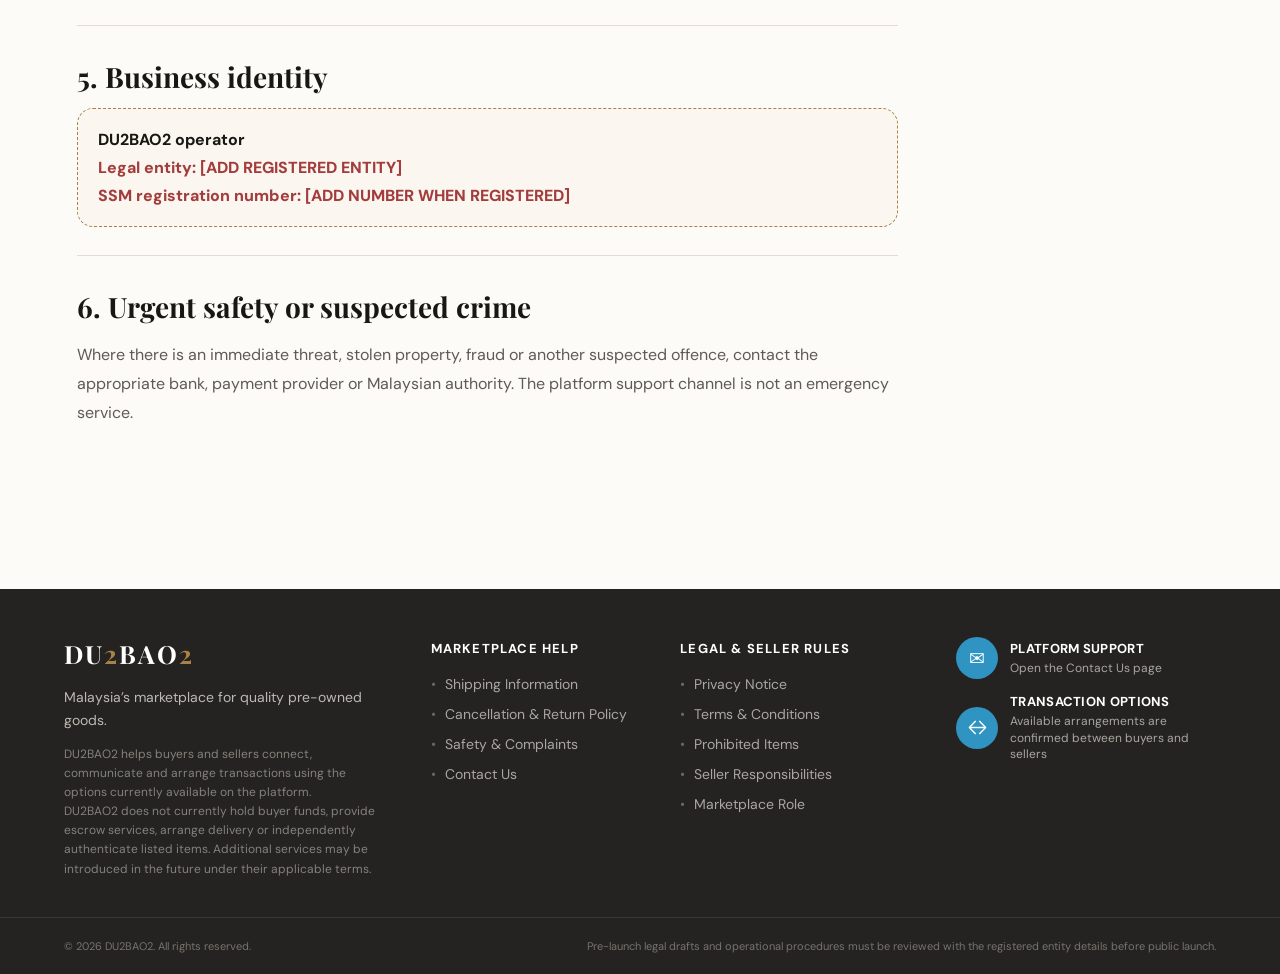
==== commit 02b9bb5e: "Improve website navigation and add Home menu Added a clearer Home link, a responsive three-line navi" ====
--- a/contact.html
+++ b/contact.html
@@ -10,21 +10,43 @@
   <link rel="preconnect" href="https://fonts.googleapis.com" />
   <link rel="preconnect" href="https://fonts.gstatic.com" crossorigin />
   <link href="https://fonts.googleapis.com/css2?family=DM+Sans:wght@400;500;600;700&family=Playfair+Display:wght@600;700&display=swap" rel="stylesheet" />
-  <link rel="stylesheet" href="styles.css?v=7" />
+  <link rel="stylesheet" href="styles.css?v=8" />
 </head>
 <body>
   <header class="site-header">
-    <a class="brand" href="index.html">DU<span>2</span>BAO<span>2</span></a>
+    <button class="mobile-menu-button" id="mobileMenuButton" type="button" aria-label="Open navigation menu" aria-controls="mobileDrawer" aria-expanded="false">
+      <span class="hamburger-lines" aria-hidden="true"><span></span><span></span><span></span></span>
+      <span class="menu-label">Menu</span>
+    </button>
+    <a class="brand" href="index.html" aria-label="DU2BAO2 home">DU<span>2</span>BAO<span>2</span></a>
     <nav class="desktop-nav" aria-label="Main navigation">
-      <a href="index.html#browse">Browse</a>
-      <a href="seller-rules.html">Seller rules</a>
+      <a href="index.html">Home</a>
+      <a href="index.html#browse">Shop</a>
+      <a href="index.html#categories">Categories</a>
+      <a href="index.html#how-it-works">How it works</a>
       <a href="safety.html">Safety</a>
     </nav>
-    <div class="legal-header-actions">
-      <a class="ghost-btn" href="index.html#browse">Marketplace</a>
-      <a class="primary-btn" href="contact.html">Contact</a>
-    </div>
+    <div class="legal-header-actions"><a class="ghost-btn" href="index.html#browse">Shop</a><a class="primary-btn" href="contact.html">Contact</a></div>
   </header>
+  <aside class="mobile-drawer" id="mobileDrawer" aria-hidden="true">
+    <button class="drawer-close" id="drawerClose" type="button" aria-label="Close navigation menu">×</button>
+    <a class="brand" href="index.html">DU<span>2</span>BAO<span>2</span></a>
+    <nav aria-label="Menu navigation">
+      <span class="drawer-section-label">Explore</span>
+      <a href="index.html">Home</a>
+      <a href="index.html#browse">Shop listings</a>
+      <a href="index.html#categories">Browse categories</a>
+      <a href="index.html#how-it-works">How it works</a>
+      <a href="safety.html">Safety</a>
+      <span class="drawer-section-label">Sell and support</span>
+      <a href="index.html?action=sell" class="drawer-primary-link">Sell an item</a>
+      <a href="contact.html">Contact and support</a>
+      <a href="seller-rules.html">Seller responsibilities</a>
+      <a href="terms.html">Terms and conditions</a>
+    </nav>
+  </aside>
+  <div class="drawer-overlay" id="drawerOverlay" hidden></div>
+
 
   <main class="legal-page-main">
     <section class="legal-hero">
@@ -115,5 +137,15 @@
     <small>Pre-launch legal drafts and operational procedures must be reviewed with the registered entity details before public launch.</small>
   </div>
 </footer>
+
+  <nav class="mobile-bottom-nav" aria-label="Mobile navigation">
+    <a href="index.html"><span>⌂</span>Home</a>
+    <a href="index.html#browse"><span>⌕</span>Shop</a>
+    <a href="index.html#categories"><span>▦</span>Categories</a>
+    <a href="safety.html"><span>◇</span>Safety</a>
+    <a href="contact.html"><span>✉</span>Contact</a>
+  </nav>
+
+  <script src="nav.js?v=8"></script>
 </body>
 </html>
--- a/styles.css
+++ b/styles.css
@@ -541,3 +541,33 @@
 .english-title{margin:-1px 0 13px;color:var(--muted);font-size:15px}.static-badge{position:static!important;display:inline-flex!important}.detail-information-section{margin:27px 0}.detail-section-title{font-family:"DM Sans",sans-serif;font-size:15px;margin:0 0 12px}.bilingual-description{margin-top:13px;padding:14px 16px;border-left:3px solid #c2a474;background:#faf7f1;border-radius:0 12px 12px 0}.bilingual-description strong{font-size:11px;text-transform:uppercase;letter-spacing:.8px}.bilingual-description p{margin:6px 0 0;color:var(--muted);font-size:13px;line-height:1.7;white-space:pre-line}.transaction-info-grid,.seller-disclosure-grid{display:grid;grid-template-columns:1fr 1fr;border:1px solid var(--line);border-radius:15px;overflow:hidden;background:#fff}.transaction-info-grid>div,.seller-disclosure-grid>div{padding:14px 16px;min-width:0}.transaction-info-grid>div:nth-child(even),.seller-disclosure-grid>div:nth-child(even){border-left:1px solid var(--line)}.transaction-info-grid>div:nth-child(n+3),.seller-disclosure-grid>div:nth-child(n+3){border-top:1px solid var(--line)}.transaction-info-grid span,.seller-disclosure-grid span{display:block;color:var(--muted);font-size:10px;line-height:1.4}.transaction-info-grid strong,.seller-disclosure-grid strong{display:block;margin-top:5px;font-size:12px;line-height:1.55;overflow-wrap:anywhere}.seller-disclosure-box{padding:20px}.seller-box-label{display:block!important;margin:0 0 5px!important;text-transform:uppercase;letter-spacing:.9px;font-size:10px!important;font-weight:800;color:var(--gold-dark)!important}.seller-disclosure-grid{margin-top:15px}.seller-disclosure-grid a{color:var(--ink)}.report-button{width:100%;min-height:45px;border:1px solid #d8b5ae;border-radius:999px;background:#fff;color:#8b3934;font-weight:800}.report-button:hover{background:#fff5f3}.danger-btn{border:0;border-radius:999px;background:#9a3f38;color:#fff;padding:12px 18px;font-weight:800}.danger-btn:disabled{opacity:.55;cursor:not-allowed}
 
 @media(max-width:760px){.privacy-split{grid-template-columns:1fr}.admin-record-card{grid-template-columns:1fr}.record-actions{justify-content:flex-start}.transaction-info-grid,.seller-disclosure-grid{grid-template-columns:1fr}.transaction-info-grid>div:nth-child(even),.seller-disclosure-grid>div:nth-child(even){border-left:0}.transaction-info-grid>div+div,.seller-disclosure-grid>div+div{border-top:1px solid var(--line)}.contact-choice-grid{grid-template-columns:1fr}.full-span{grid-column:auto}}
+
+
+/* DU2BAO2 navigation usability upgrade — v8 */
+body.menu-open{overflow:hidden}
+.site-header{justify-content:flex-start;gap:16px}
+.site-header .brand{margin-right:8px}
+.desktop-nav{margin-right:auto;gap:25px}
+.desktop-nav a[aria-current="page"]{color:var(--ink);position:relative}
+.desktop-nav a[aria-current="page"]::after{content:"";position:absolute;left:0;right:0;bottom:-9px;height:2px;background:var(--gold);border-radius:999px}
+.header-actions,.legal-header-actions{margin-left:auto}
+.mobile-menu-button{display:inline-flex;align-items:center;justify-content:center;gap:8px;min-width:44px;height:44px;border:1px solid var(--line);border-radius:999px;background:rgba(255,255,255,.72);color:var(--ink);padding:0 12px;flex:0 0 auto}
+.mobile-menu-button:hover,.mobile-menu-button:focus-visible{background:white;border-color:var(--gold);outline:none}
+.hamburger-lines{width:18px;display:grid;gap:4px}
+.hamburger-lines span{display:block;width:100%;height:2px;border-radius:99px;background:currentColor}
+.menu-label{font-size:12px;font-weight:800}
+.mobile-drawer{overflow-y:auto;padding-bottom:44px}
+.mobile-drawer nav{gap:0}
+.drawer-section-label{display:block;margin:24px 0 6px;color:var(--gold-dark);font-size:10px;font-weight:800;letter-spacing:1.8px;text-transform:uppercase}
+.drawer-primary-link{display:flex!important;align-items:center;justify-content:center!important;background:var(--ink)!important;color:white!important;border:0!important;border-radius:999px;padding:13px 18px!important;margin:12px 0 4px;text-align:center!important}
+.drawer-primary-link:hover{background:var(--gold-dark)!important}
+.mobile-bottom-nav a[aria-current="page"]{color:var(--ink);font-weight:800}
+.mobile-bottom-nav a[aria-current="page"] span{color:var(--gold-dark)}
+@media(max-width:1100px){.desktop-nav{display:none}}
+@media(max-width:680px){
+  .site-header{gap:9px}
+  .menu-label{display:none}
+  .mobile-menu-button{width:42px;min-width:42px;height:42px;padding:0}
+  .site-header .brand{margin-right:auto}
+  .legal-header-actions .primary-btn,.header-actions .primary-btn{padding:10px 12px;font-size:11px}
+}
